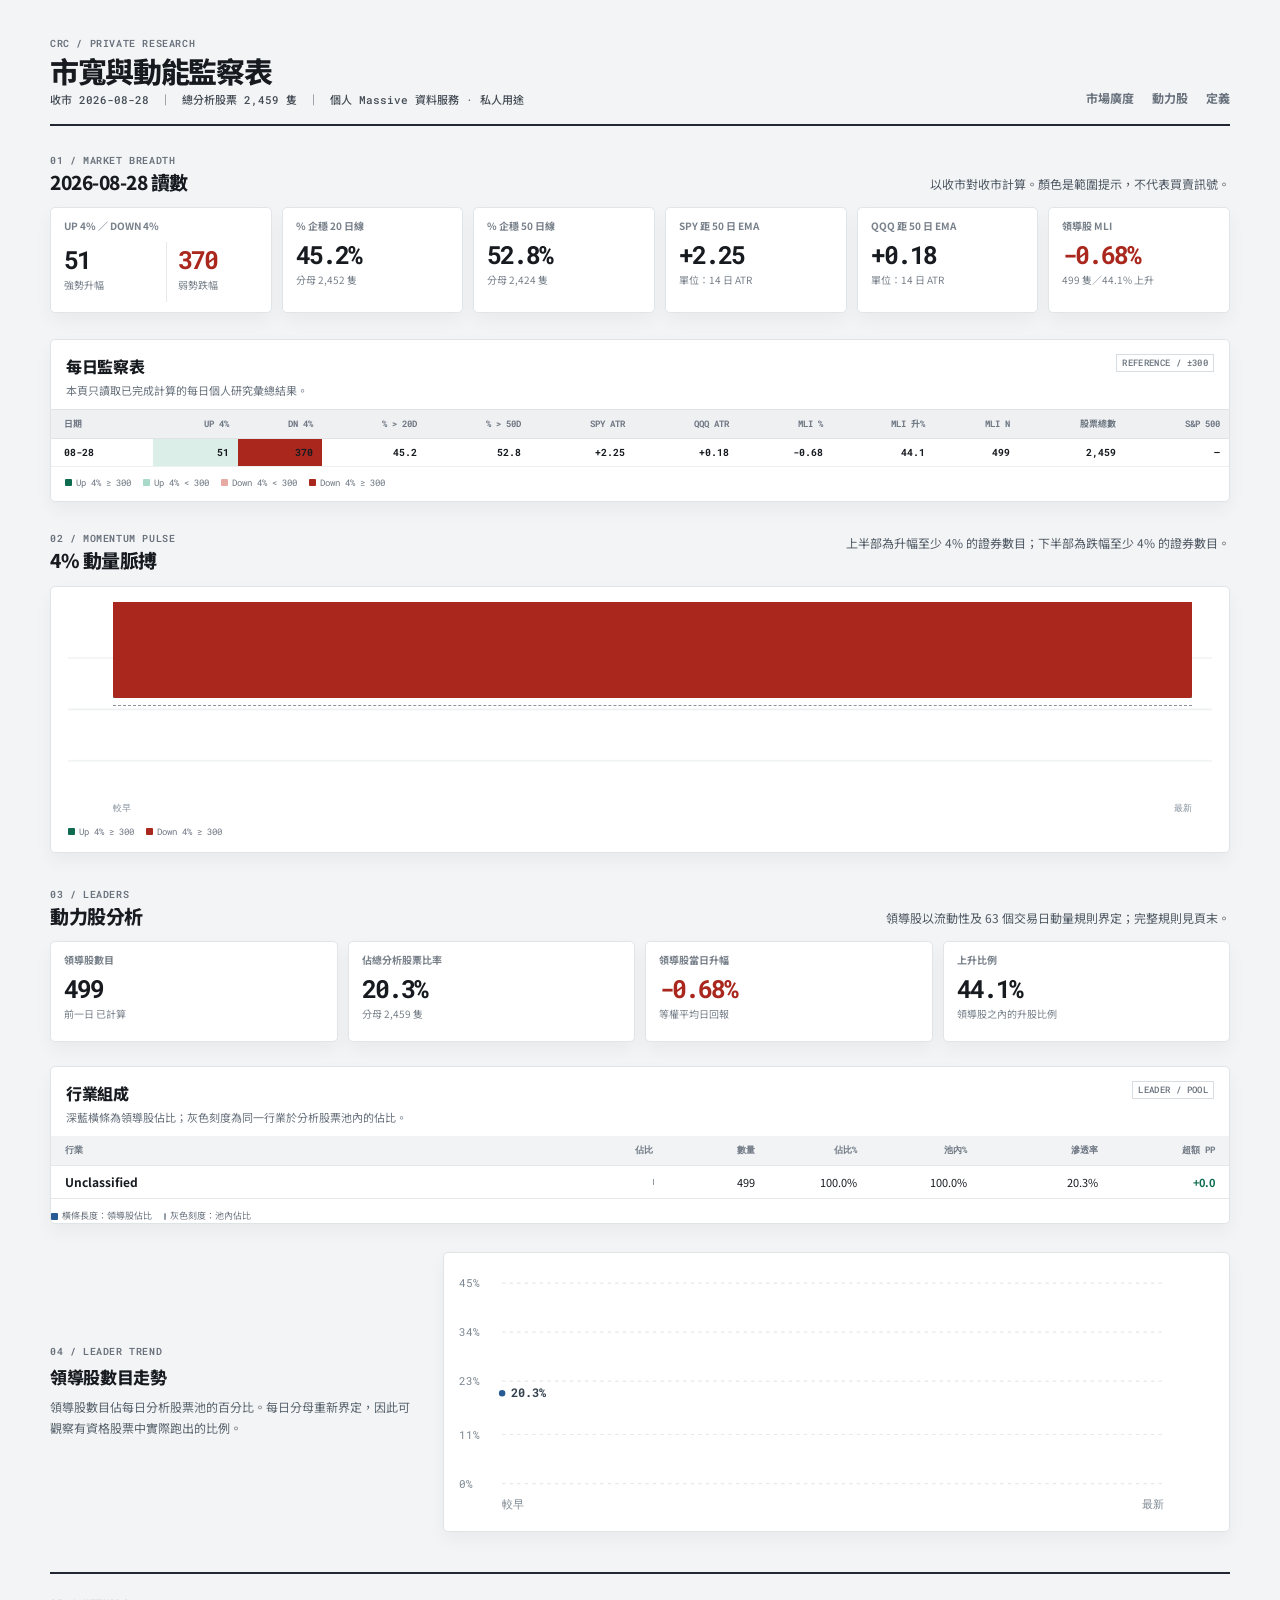
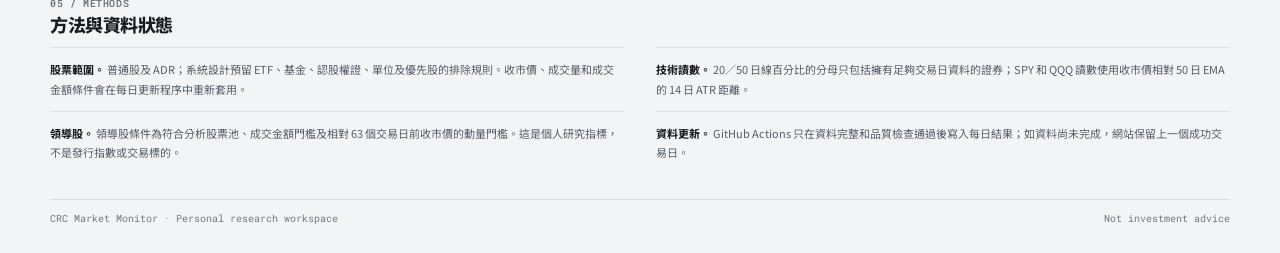
==== docs/index.html @ f11790fe "deploy: publish CRC dashboard with GitHub Pages" ====
<!doctype html>
<!--
  CRC Market Monitor visual reference: user-authorized market-monitor screenshots.
  Fidelity rules: cold-gray canvas, compact Traditional Chinese data editorial layout,
  black hairline dividers, green/red breadth scale, navy industry comparison bars.
-->
<html lang="zh-Hant">
  <head>
    <meta charset="UTF-8" />
    <meta name="viewport" content="width=device-width, initial-scale=1.0" />
    <meta name="robots" content="noindex, nofollow" />
    <title>CRC Market Monitor</title>
    <link rel="preconnect" href="https://fonts.googleapis.com" />
    <link rel="preconnect" href="https://fonts.gstatic.com" crossorigin />
    <link href="https://fonts.googleapis.com/css2?family=Noto+Sans+TC:wght@400;500;600;700;800&family=Roboto+Mono:wght@400;500;600;700&display=swap" rel="stylesheet" />
    <link rel="stylesheet" href="styles.css" />
  </head>
  <body>
    <main class="shell">
      <header class="masthead">
        <div class="brand-block">
          <p class="eyebrow">CRC / PRIVATE RESEARCH</p>
          <h1>市寬與動能監察表</h1>
          <p id="header-meta" class="meta-line">正在載入市場資料狀態</p>
        </div>
        <nav aria-label="頁面導覽">
          <a href="#breadth">市場廣度</a>
          <a href="#leaders">動力股</a>
          <a href="#methods">定義</a>
        </nav>
      </header>

      <section id="data-status" class="data-status" aria-live="polite"></section>

      <section id="breadth" class="section-block">
        <div class="section-heading">
          <div>
            <p class="section-index">01 / MARKET BREADTH</p>
            <h2><span id="breadth-date">—</span> 讀數</h2>
          </div>
          <p class="section-note">以收市對收市計算。顏色是範圍提示，不代表買賣訊號。</p>
        </div>

        <div id="kpis" class="kpi-grid"></div>

        <article class="panel ledger-panel">
          <div class="panel-header">
            <div>
              <h3>每日監察表</h3>
              <p>本頁只讀取已完成計算的每日個人研究彙總結果。</p>
            </div>
            <span class="reference-tag">REFERENCE / ±300</span>
          </div>
          <div class="table-wrap">
            <table>
              <thead>
                <tr>
                  <th>日期</th><th>UP 4%</th><th>DN 4%</th><th>% &gt; 20D</th><th>% &gt; 50D</th><th>SPY ATR</th><th>QQQ ATR</th><th>MLI %</th><th>MLI 升%</th><th>MLI N</th><th>股票總數</th><th>S&amp;P 500</th>
                </tr>
              </thead>
              <tbody id="history-body"></tbody>
            </table>
          </div>
          <div class="legend breadth-legend" aria-label="市場廣度色彩說明">
            <span><i class="swatch up-strong"></i>Up 4% ≥ 300</span>
            <span><i class="swatch up-soft"></i>Up 4% &lt; 300</span>
            <span><i class="swatch down-soft"></i>Down 4% &lt; 300</span>
            <span><i class="swatch down-strong"></i>Down 4% ≥ 300</span>
          </div>
        </article>
      </section>

      <section class="section-block pulse-block">
        <div class="section-heading compact">
          <div>
            <p class="section-index">02 / MOMENTUM PULSE</p>
            <h2>4% 動量脈搏</h2>
          </div>
          <p class="section-note">上半部為升幅至少 4% 的證券數目；下半部為跌幅至少 4% 的證券數目。</p>
        </div>
        <article class="panel chart-panel">
          <div id="pulse-chart" class="pulse-chart" aria-label="4% 動量脈搏柱狀圖"></div>
          <div class="chart-axis"><span>較早</span><span>最新</span></div>
          <div class="legend"><span><i class="swatch up-strong"></i>Up 4% ≥ 300</span><span><i class="swatch down-strong"></i>Down 4% ≥ 300</span></div>
        </article>
      </section>

      <section id="leaders" class="section-block leaders-block">
        <div class="section-heading">
          <div>
            <p class="section-index">03 / LEADERS</p>
            <h2>動力股分析</h2>
          </div>
          <p class="section-note">領導股以流動性及 63 個交易日動量規則界定；完整規則見頁末。</p>
        </div>

        <div id="leader-kpis" class="leader-kpi-grid"></div>

        <article class="panel industry-panel">
          <div class="panel-header">
            <div>
              <h3>行業組成</h3>
              <p>深藍橫條為領導股佔比；灰色刻度為同一行業於分析股票池內的佔比。</p>
            </div>
            <span class="reference-tag">LEADER / POOL</span>
          </div>
          <div class="industry-table" role="table" aria-label="領導股行業組成">
            <div class="industry-row industry-head" role="row"><span>行業</span><span>佔比</span><span>數量</span><span>佔比%</span><span>池內%</span><span>滲透率</span><span>超額 PP</span></div>
            <div id="industry-body"></div>
          </div>
          <div class="legend"><span><i class="swatch navy"></i>橫條長度：領導股佔比</span><span><i class="swatch tick"></i>灰色刻度：池內佔比</span></div>
        </article>

        <div class="trend-layout">
          <div class="trend-copy">
            <p class="section-index">04 / LEADER TREND</p>
            <h3>領導股數目走勢</h3>
            <p>領導股數目佔每日分析股票池的百分比。每日分母重新界定，因此可觀察有資格股票中實際跑出的比例。</p>
          </div>
          <article class="panel trend-panel"><svg id="leader-trend" viewBox="0 0 700 230" role="img" aria-label="領導股數目比例趨勢圖"></svg></article>
        </div>
      </section>

      <section id="methods" class="methods-section">
        <div class="methods-title"><p class="section-index">05 / METHODS</p><h2>方法與資料狀態</h2></div>
        <div class="methods-grid">
          <p><strong>股票範圍。</strong> 普通股及 ADR；系統設計預留 ETF、基金、認股權證、單位及優先股的排除規則。收市價、成交量和成交金額條件會在每日更新程序中重新套用。</p>
          <p><strong>技術讀數。</strong> 20／50 日線百分比的分母只包括擁有足夠交易日資料的證券；SPY 和 QQQ 讀數使用收市價相對 50 日 EMA 的 14 日 ATR 距離。</p>
          <p><strong>領導股。</strong> 領導股條件為符合分析股票池、成交金額門檻及相對 63 個交易日前收市價的動量門檻。這是個人研究指標，不是發行指數或交易標的。</p>
          <p><strong>資料更新。</strong> GitHub Actions 只在資料完整和品質檢查通過後寫入每日結果；如資料尚未完成，網站保留上一個成功交易日。</p>
        </div>
      </section>

      <footer><span>CRC Market Monitor · Personal research workspace</span><span>Not investment advice</span></footer>
    </main>
    <script src="app.js"></script>
  </body>
</html>
---- docs/styles.css ----
/*
  CRC Market Monitor visual reference: user-authorized market-monitor screenshots.
  Fidelity rules: cold-gray ground, near-black editorial text, hairline rules,
  dense data ledger, restrained forest/brick heat scale, navy comparison bars.
*/
:root { --canvas:#f3f4f5; --paper:#fff; --ink:#171b20; --muted:#68717c; --line:#dfe3e6; --line-dark:#222831; --green:#0f6b4f; --green-soft:#dbeee7; --red:#a9271d; --red-soft:#f5deda; --navy:#285a94; --navy-soft:#e9f0f8; --shadow:0 8px 18px rgba(18,31,45,.045); }
* { box-sizing:border-box; }
html { scroll-behavior:smooth; }
body { margin:0; background:var(--canvas); color:var(--ink); font-family:"Noto Sans TC", Arial, sans-serif; font-size:14px; line-height:1.5; }
.shell { width:min(1180px, calc(100% - 40px)); margin:0 auto; padding:38px 0 28px; }
.masthead { display:flex; align-items:flex-end; justify-content:space-between; gap:24px; border-bottom:2px solid var(--line-dark); padding-bottom:15px; }
.eyebrow,.section-index { margin:0 0 4px; color:var(--muted); font:600 10px/1.2 "Roboto Mono", monospace; letter-spacing:.06em; }
h1,h2,h3,p { margin-top:0; }
h1 { margin-bottom:5px; font-size:29px; line-height:1.14; font-weight:800; letter-spacing:-.045em; }
h2 { margin:0; font-size:19px; line-height:1.2; font-weight:800; letter-spacing:-.025em; }
h3 { margin:0; font-size:16px; font-weight:800; letter-spacing:-.02em; }
.meta-line { margin:0; color:#444c55; font:500 11px/1.5 "Roboto Mono", "Noto Sans TC", monospace; }
nav { display:flex; gap:18px; padding-bottom:2px; }
nav a { color:var(--muted); font-size:12px; font-weight:700; text-decoration:none; transition:color .16s ease; }
nav a:hover,nav a:focus-visible { color:var(--ink); text-decoration:underline; text-underline-offset:4px; }
.data-status { display:none; margin:16px 0 0; border-left:3px solid var(--navy); background:#edf3f9; padding:9px 12px; color:#29445e; font-size:12px; }
.data-status.visible { display:block; }
.section-block { padding-top:29px; }
.section-heading { display:flex; justify-content:space-between; align-items:flex-end; gap:24px; margin-bottom:14px; }
.section-heading.compact { align-items:start; }
.section-note { max-width:660px; margin:0; color:#4f5964; font-size:12px; line-height:1.65; }
.kpi-grid { display:grid; grid-template-columns:1.22fr repeat(5,1fr); gap:10px; }
.leader-kpi-grid { display:grid; grid-template-columns:repeat(4,1fr); gap:10px; }
.kpi,.leader-kpi { min-height:92px; background:var(--paper); border:1px solid #e1e5e8; border-radius:5px; padding:12px 13px 10px; box-shadow:var(--shadow); }
.metric-label { color:#78808a; font-size:10px; font-weight:700; line-height:1.2; }
.metric-value { margin-top:5px; font:700 25px/1 "Roboto Mono", monospace; letter-spacing:-.08em; white-space:nowrap; }
.metric-detail { margin-top:7px; color:#77808a; font-size:10px; line-height:1.25; }
.dual-metric { display:grid; grid-template-columns:1fr 1fr; gap:11px; }
.dual-metric > div + div { border-left:1px solid #e6e8eb; padding-left:11px; }
.metric-value.up { color:var(--green); }.metric-value.down { color:var(--red); }.metric-value.navy { color:var(--navy); }
.panel { background:var(--paper); border:1px solid #dfe4e7; border-radius:5px; box-shadow:var(--shadow); }
.ledger-panel,.industry-panel { overflow:hidden; }
.ledger-panel { margin-top:26px; }
.panel-header { display:flex; align-items:flex-start; justify-content:space-between; gap:14px; padding:14px 15px 11px; }
.panel-header p { margin:4px 0 0; color:#66707b; font-size:11px; }
.reference-tag { flex:none; border:1px solid #d8dde2; color:#68727c; padding:3px 5px; font:500 9px/1.1 "Roboto Mono", monospace; letter-spacing:.04em; }
.table-wrap { overflow-x:auto; border-top:1px solid var(--line); }
table { min-width:990px; width:100%; border-collapse:collapse; font-family:"Roboto Mono", "Noto Sans TC", monospace; font-size:10px; }
th { padding:7px 9px; color:#6f7883; background:#eef0f2; border-bottom:1px solid var(--line); font-size:9px; font-weight:700; text-align:right; white-space:nowrap; }
th:first-child,td:first-child { padding-left:13px; text-align:left; }
td { padding:6px 9px; border-bottom:1px solid #e6e9eb; text-align:right; white-space:nowrap; color:#35404a; }
tr:last-child td { border-bottom:0; }
tbody tr:first-child td { font-weight:700; color:var(--ink); }
td.heat-up-strong { color:white; background:var(--green); } td.heat-up-soft { background:var(--green-soft); } td.heat-down-strong { color:white; background:var(--red); } td.heat-down-soft { background:var(--red-soft); }
td.value-up { color:var(--green); font-weight:700; } td.value-down { color:var(--red); font-weight:700; }
.legend { display:flex; flex-wrap:wrap; gap:12px; align-items:center; padding:10px 0 0; color:#6c7580; font-size:9px; font-family:"Roboto Mono", "Noto Sans TC", monospace; }
.breadth-legend { padding:9px 14px 12px; border-top:1px solid #edf0f1; }
.legend span { display:inline-flex; gap:4px; align-items:center; }
.swatch { width:7px; height:7px; display:inline-block; border-radius:1px; }.up-strong{background:var(--green)}.up-soft{background:#a9d9c8}.down-strong{background:var(--red)}.down-soft{background:#e7aaa2}.navy{background:var(--navy)}.tick{width:2px;background:#939da7}
.pulse-block { padding-top:31px; }.chart-panel { padding:21px 17px 13px; }
.pulse-chart { position:relative; display:flex; align-items:stretch; height:194px; gap:clamp(4px,1.6vw,14px); padding:8px 20px 8px 45px; background:repeating-linear-gradient(to bottom,transparent 0,transparent 25%,#edf0f1 25.8%,transparent 26.5%); }
.pulse-chart::before { position:absolute; content:""; left:45px; right:20px; top:50%; border-top:1px dashed #8b939a; }
.pulse-item { flex:1; min-width:9px; position:relative; display:grid; grid-template-rows:1fr 1fr; }
.pulse-up,.pulse-down { align-self:end; border-radius:2px 2px 0 0; min-height:2px; transition:filter .16s ease; }
.pulse-down { align-self:start; transform:scaleY(-1); transform-origin:center top; }
.pulse-item:hover .pulse-up,.pulse-item:hover .pulse-down { filter:brightness(.84); }
.pulse-item[data-tooltip]::after { pointer-events:none; position:absolute; z-index:2; left:50%; top:50%; transform:translate(-50%,-50%); display:none; width:max-content; max-width:150px; padding:4px 6px; background:#18212b; color:white; font:500 9px/1.3 "Roboto Mono",monospace; content:attr(data-tooltip); }.pulse-item:hover::after{display:block}
.chart-axis { display:flex; justify-content:space-between; padding:0 20px 0 45px; color:#84909b; font:9px "Roboto Mono",monospace; }
.leaders-block { padding-top:36px; }.industry-panel { margin-top:24px; }
.industry-table { min-width:850px; font-family:"Noto Sans TC",sans-serif; }.industry-panel { overflow-x:auto; }.industry-head,.industry-row { display:grid; grid-template-columns:2.15fr 1.3fr .55fr .55fr .6fr .72fr .64fr; align-items:center; column-gap:10px; padding:7px 14px; border-bottom:1px solid #e4e8ea; font-size:11px; }.industry-head{padding-top:8px;padding-bottom:8px;color:#707985;background:#f1f3f4;font:700 9px "Roboto Mono",monospace}.industry-row>span:not(:first-child){text-align:right}.industry-row strong{font-size:12px}.share-track{position:relative;height:9px;background:#edf0f2;border-radius:1px;overflow:visible}.share-fill{height:100%;background:var(--navy);border-radius:1px}.share-tick{position:absolute;top:-3px;bottom:-3px;width:1px;background:#929ba4}.positive{color:var(--green);font-weight:700}.negative{color:var(--red);font-weight:700}
.trend-layout { display:grid; grid-template-columns:.72fr 1.55fr; gap:28px; align-items:center; margin-top:28px; }.trend-copy h3{margin:6px 0 8px;font-size:17px}.trend-copy p:last-child{margin:0;color:#59646e;font-size:12px;line-height:1.7}.trend-panel{padding:15px}.trend-panel svg{display:block;width:100%;height:auto}.gridline{stroke:#e4e8eb;stroke-dasharray:3 4}.area{fill:#e3edf8}.trendline{fill:none;stroke:var(--navy);stroke-width:2}.last-dot{fill:var(--navy);stroke:white;stroke-width:2}.svg-label{fill:#7b8690;font:10px "Roboto Mono",monospace}.svg-value{fill:#34414d;font:700 11px "Roboto Mono",monospace}
.methods-section { margin-top:40px; padding:24px 0 0; border-top:2px solid var(--line-dark); }.methods-title h2 { font-size:18px; }.methods-grid { display:grid; grid-template-columns:repeat(2,1fr); gap:0 32px; margin-top:12px; }.methods-grid p { margin:0; padding:12px 0; border-top:1px solid #dce1e4; color:#555f69; font-size:11px; line-height:1.75; }.methods-grid strong { color:var(--ink); } footer{display:flex;justify-content:space-between;gap:18px;margin-top:25px;padding-top:12px;border-top:1px solid #d9dde0;color:#6f7982;font:10px "Roboto Mono",monospace}
@media (prefers-reduced-motion:no-preference){.panel,.kpi,.leader-kpi{animation:enter .26s cubic-bezier(.23,1,.32,1) both}.kpi:nth-child(2),.leader-kpi:nth-child(2){animation-delay:.04s}.kpi:nth-child(3),.leader-kpi:nth-child(3){animation-delay:.08s}.kpi:nth-child(4),.leader-kpi:nth-child(4){animation-delay:.12s}@keyframes enter{from{opacity:0;transform:translateY(8px)}to{opacity:1;transform:translateY(0)}}}
@media (max-width:900px){.shell{width:min(100% - 28px,1180px);padding-top:24px}.kpi-grid{grid-template-columns:repeat(3,1fr)}.kpi:first-child{grid-column:span 1}.leader-kpi-grid{grid-template-columns:repeat(2,1fr)}.trend-layout{grid-template-columns:1fr;gap:15px}.section-heading{align-items:start;flex-direction:column;gap:7px}.section-note{max-width:none}.masthead{align-items:start;flex-direction:column;gap:12px}nav{padding-bottom:0}}
@media (max-width:560px){body{font-size:13px}.shell{width:min(100% - 22px,1180px)}h1{font-size:25px}.kpi-grid{grid-template-columns:repeat(2,1fr);gap:7px}.kpi:first-child{grid-column:span 2}.kpi,.leader-kpi{min-height:83px;padding:10px}.metric-value{font-size:21px}.leader-kpi-grid{gap:7px}.methods-grid{grid-template-columns:1fr}.panel-header{padding:12px}.pulse-chart{height:165px;padding-left:26px;padding-right:9px}.pulse-chart::before{left:26px;right:9px}.chart-axis{padding-left:26px;padding-right:9px}.pulse-item{min-width:5px}.section-block{padding-top:24px}footer{font-size:9px;flex-direction:column;gap:4px}}
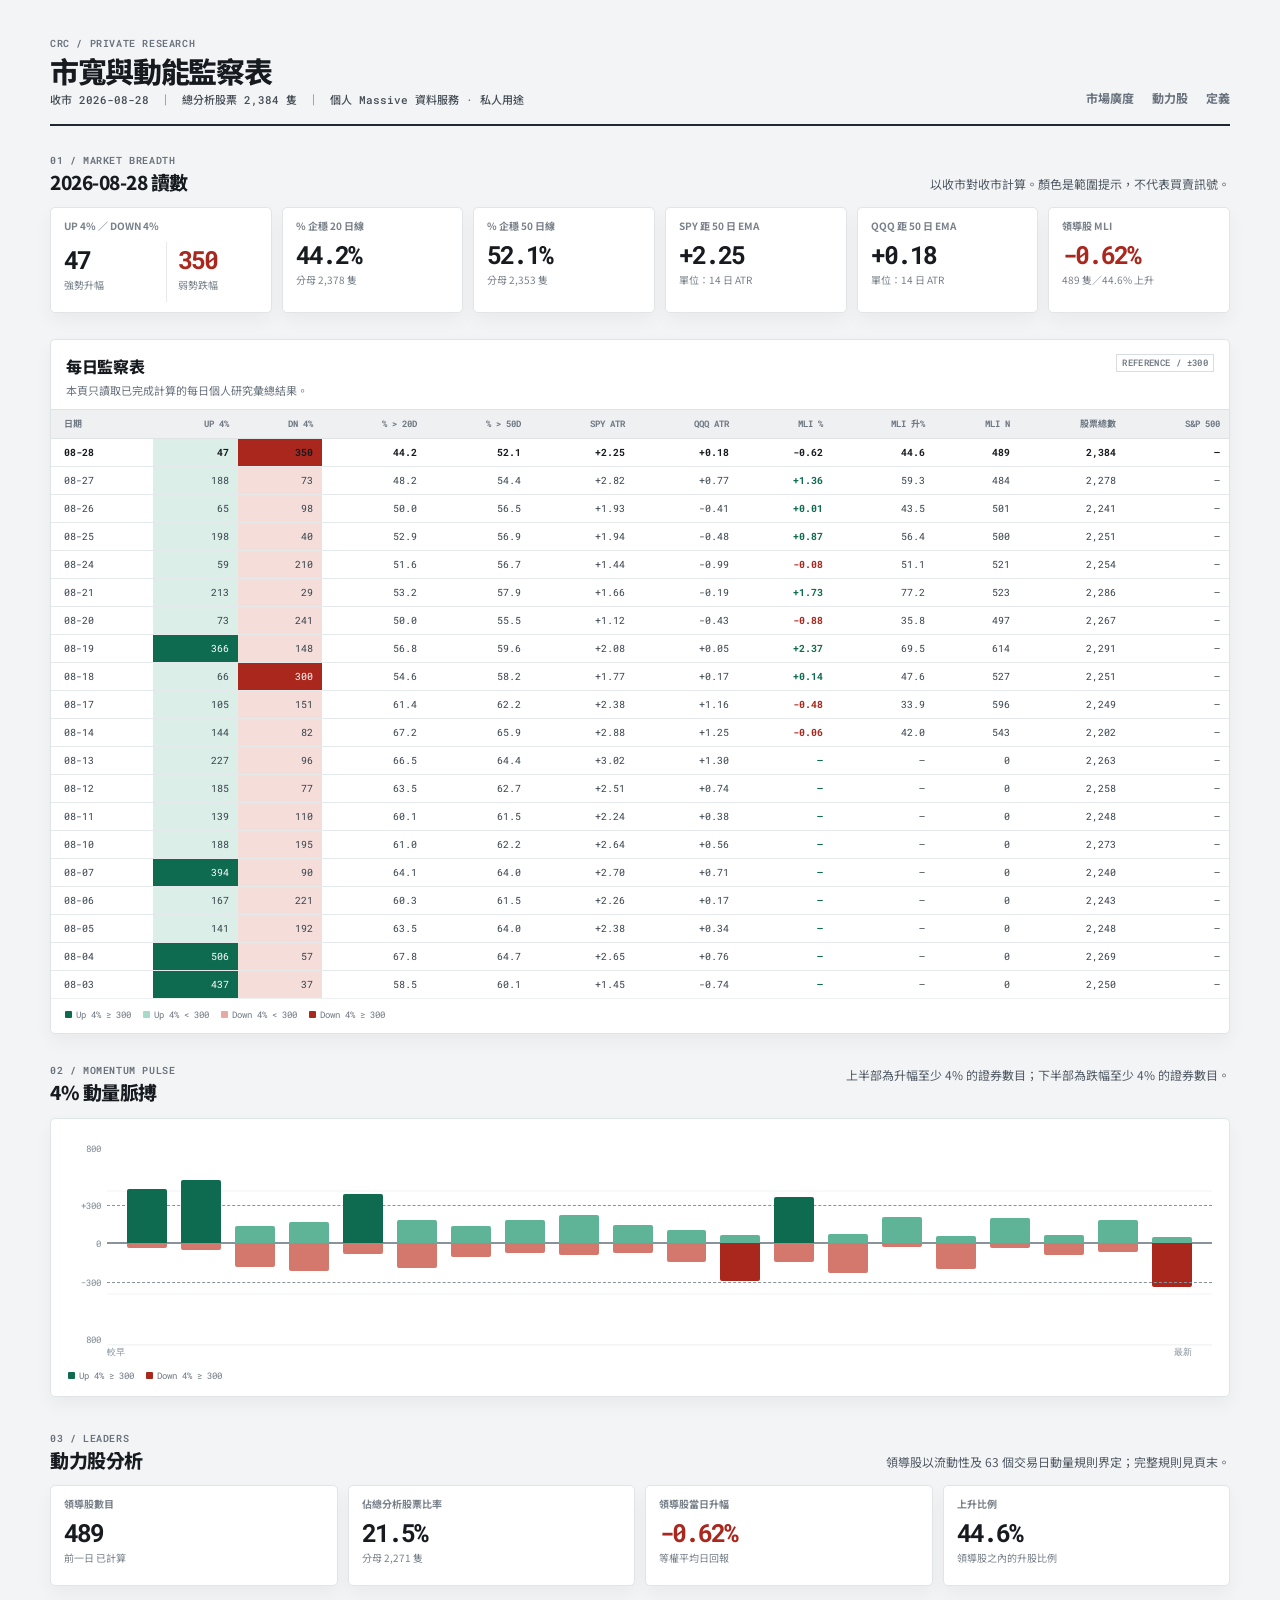
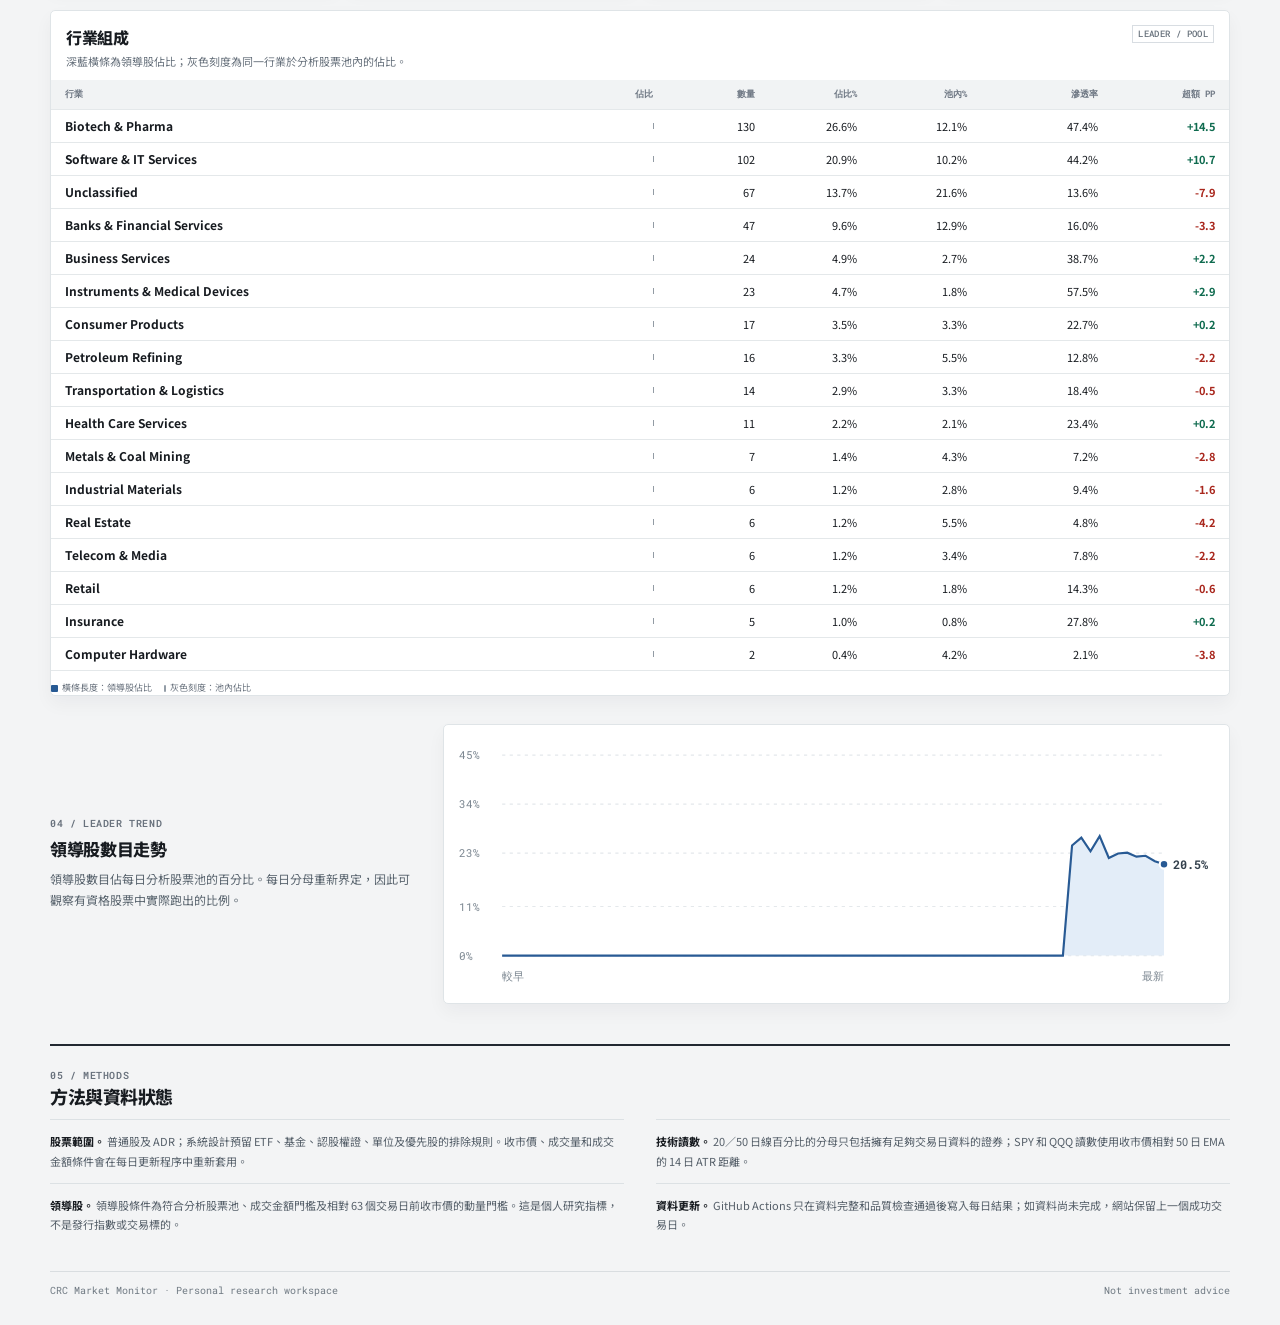
==== commit 22781f9c: "fix: align stock scope, pulse axis and industry analysis" ====
--- a/docs/index.html
+++ b/docs/index.html
@@ -79,7 +79,10 @@
           <p class="section-note">上半部為升幅至少 4% 的證券數目；下半部為跌幅至少 4% 的證券數目。</p>
         </div>
         <article class="panel chart-panel">
-          <div id="pulse-chart" class="pulse-chart" aria-label="4% 動量脈搏柱狀圖"></div>
+          <div class="pulse-frame">
+            <div class="pulse-y-axis" aria-hidden="true"><span class="axis-top">800</span><span class="axis-plus">+300</span><span class="axis-zero">0</span><span class="axis-minus">−300</span><span class="axis-bottom">800</span></div>
+            <div id="pulse-chart" class="pulse-chart" aria-label="4% 動量脈搏柱狀圖；綠色柱位於零線上，紅色柱位於零線下"></div>
+          </div>
           <div class="chart-axis"><span>較早</span><span>最新</span></div>
           <div class="legend"><span><i class="swatch up-strong"></i>Up 4% ≥ 300</span><span><i class="swatch down-strong"></i>Down 4% ≥ 300</span></div>
         </article>
--- a/docs/styles.css
+++ b/docs/styles.css
@@ -53,18 +53,21 @@
 .legend span { display:inline-flex; gap:4px; align-items:center; }
 .swatch { width:7px; height:7px; display:inline-block; border-radius:1px; }.up-strong{background:var(--green)}.up-soft{background:#a9d9c8}.down-strong{background:var(--red)}.down-soft{background:#e7aaa2}.navy{background:var(--navy)}.tick{width:2px;background:#939da7}
 .pulse-block { padding-top:31px; }.chart-panel { padding:21px 17px 13px; }
-.pulse-chart { position:relative; display:flex; align-items:stretch; height:194px; gap:clamp(4px,1.6vw,14px); padding:8px 20px 8px 45px; background:repeating-linear-gradient(to bottom,transparent 0,transparent 25%,#edf0f1 25.8%,transparent 26.5%); }
-.pulse-chart::before { position:absolute; content:""; left:45px; right:20px; top:50%; border-top:1px dashed #8b939a; }
+.pulse-frame { position:relative; padding-left:39px; }
+.pulse-y-axis { position:absolute; inset:0 auto 0 0; width:33px; color:#7b8690; font:9px/1 "Roboto Mono",monospace; }
+.pulse-y-axis span { position:absolute; right:0; transform:translateY(-50%); }.pulse-y-axis .axis-top{top:2%;transform:none}.pulse-y-axis .axis-plus{top:31.25%}.pulse-y-axis .axis-zero{top:50%}.pulse-y-axis .axis-minus{top:68.75%}.pulse-y-axis .axis-bottom{bottom:1%;transform:none}
+.pulse-chart { position:relative; display:flex; align-items:stretch; height:206px; gap:clamp(4px,1.6vw,14px); padding:7px 20px; background:linear-gradient(to bottom,transparent 0,transparent 24.4%,#edf0f1 24.7%,transparent 25.2%,transparent 49.4%,#8b939a 49.7%,#8b939a 50.3%,transparent 50.6%,transparent 74.4%,#edf0f1 74.7%,transparent 75.2%,transparent 99%,#edf0f1 99.4%,transparent 100%); }
+.pulse-chart::before,.pulse-chart::after { position:absolute; content:""; left:0; right:0; border-top:1px dashed #8b939a; }.pulse-chart::before{top:31.25%}.pulse-chart::after{top:68.75%}
 .pulse-item { flex:1; min-width:9px; position:relative; display:grid; grid-template-rows:1fr 1fr; }
-.pulse-up,.pulse-down { align-self:end; border-radius:2px 2px 0 0; min-height:2px; transition:filter .16s ease; }
-.pulse-down { align-self:start; transform:scaleY(-1); transform-origin:center top; }
+.pulse-up { align-self:end; border-radius:2px 2px 0 0; min-height:2px; transition:filter .16s ease; }
+.pulse-down { align-self:start; border-radius:0 0 2px 2px; min-height:2px; transition:filter .16s ease; }
 .pulse-item:hover .pulse-up,.pulse-item:hover .pulse-down { filter:brightness(.84); }
 .pulse-item[data-tooltip]::after { pointer-events:none; position:absolute; z-index:2; left:50%; top:50%; transform:translate(-50%,-50%); display:none; width:max-content; max-width:150px; padding:4px 6px; background:#18212b; color:white; font:500 9px/1.3 "Roboto Mono",monospace; content:attr(data-tooltip); }.pulse-item:hover::after{display:block}
-.chart-axis { display:flex; justify-content:space-between; padding:0 20px 0 45px; color:#84909b; font:9px "Roboto Mono",monospace; }
+.chart-axis { display:flex; justify-content:space-between; padding:0 20px 0 39px; color:#84909b; font:9px "Roboto Mono",monospace; }
 .leaders-block { padding-top:36px; }.industry-panel { margin-top:24px; }
 .industry-table { min-width:850px; font-family:"Noto Sans TC",sans-serif; }.industry-panel { overflow-x:auto; }.industry-head,.industry-row { display:grid; grid-template-columns:2.15fr 1.3fr .55fr .55fr .6fr .72fr .64fr; align-items:center; column-gap:10px; padding:7px 14px; border-bottom:1px solid #e4e8ea; font-size:11px; }.industry-head{padding-top:8px;padding-bottom:8px;color:#707985;background:#f1f3f4;font:700 9px "Roboto Mono",monospace}.industry-row>span:not(:first-child){text-align:right}.industry-row strong{font-size:12px}.share-track{position:relative;height:9px;background:#edf0f2;border-radius:1px;overflow:visible}.share-fill{height:100%;background:var(--navy);border-radius:1px}.share-tick{position:absolute;top:-3px;bottom:-3px;width:1px;background:#929ba4}.positive{color:var(--green);font-weight:700}.negative{color:var(--red);font-weight:700}
 .trend-layout { display:grid; grid-template-columns:.72fr 1.55fr; gap:28px; align-items:center; margin-top:28px; }.trend-copy h3{margin:6px 0 8px;font-size:17px}.trend-copy p:last-child{margin:0;color:#59646e;font-size:12px;line-height:1.7}.trend-panel{padding:15px}.trend-panel svg{display:block;width:100%;height:auto}.gridline{stroke:#e4e8eb;stroke-dasharray:3 4}.area{fill:#e3edf8}.trendline{fill:none;stroke:var(--navy);stroke-width:2}.last-dot{fill:var(--navy);stroke:white;stroke-width:2}.svg-label{fill:#7b8690;font:10px "Roboto Mono",monospace}.svg-value{fill:#34414d;font:700 11px "Roboto Mono",monospace}
 .methods-section { margin-top:40px; padding:24px 0 0; border-top:2px solid var(--line-dark); }.methods-title h2 { font-size:18px; }.methods-grid { display:grid; grid-template-columns:repeat(2,1fr); gap:0 32px; margin-top:12px; }.methods-grid p { margin:0; padding:12px 0; border-top:1px solid #dce1e4; color:#555f69; font-size:11px; line-height:1.75; }.methods-grid strong { color:var(--ink); } footer{display:flex;justify-content:space-between;gap:18px;margin-top:25px;padding-top:12px;border-top:1px solid #d9dde0;color:#6f7982;font:10px "Roboto Mono",monospace}
 @media (prefers-reduced-motion:no-preference){.panel,.kpi,.leader-kpi{animation:enter .26s cubic-bezier(.23,1,.32,1) both}.kpi:nth-child(2),.leader-kpi:nth-child(2){animation-delay:.04s}.kpi:nth-child(3),.leader-kpi:nth-child(3){animation-delay:.08s}.kpi:nth-child(4),.leader-kpi:nth-child(4){animation-delay:.12s}@keyframes enter{from{opacity:0;transform:translateY(8px)}to{opacity:1;transform:translateY(0)}}}
 @media (max-width:900px){.shell{width:min(100% - 28px,1180px);padding-top:24px}.kpi-grid{grid-template-columns:repeat(3,1fr)}.kpi:first-child{grid-column:span 1}.leader-kpi-grid{grid-template-columns:repeat(2,1fr)}.trend-layout{grid-template-columns:1fr;gap:15px}.section-heading{align-items:start;flex-direction:column;gap:7px}.section-note{max-width:none}.masthead{align-items:start;flex-direction:column;gap:12px}nav{padding-bottom:0}}
-@media (max-width:560px){body{font-size:13px}.shell{width:min(100% - 22px,1180px)}h1{font-size:25px}.kpi-grid{grid-template-columns:repeat(2,1fr);gap:7px}.kpi:first-child{grid-column:span 2}.kpi,.leader-kpi{min-height:83px;padding:10px}.metric-value{font-size:21px}.leader-kpi-grid{gap:7px}.methods-grid{grid-template-columns:1fr}.panel-header{padding:12px}.pulse-chart{height:165px;padding-left:26px;padding-right:9px}.pulse-chart::before{left:26px;right:9px}.chart-axis{padding-left:26px;padding-right:9px}.pulse-item{min-width:5px}.section-block{padding-top:24px}footer{font-size:9px;flex-direction:column;gap:4px}}
+@media (max-width:560px){body{font-size:13px}.shell{width:min(100% - 22px,1180px)}h1{font-size:25px}.kpi-grid{grid-template-columns:repeat(2,1fr);gap:7px}.kpi:first-child{grid-column:span 2}.kpi,.leader-kpi{min-height:83px;padding:10px}.metric-value{font-size:21px}.leader-kpi-grid{gap:7px}.methods-grid{grid-template-columns:1fr}.panel-header{padding:12px}.pulse-frame{padding-left:30px}.pulse-y-axis{width:26px;font-size:8px}.pulse-chart{height:172px;padding-left:8px;padding-right:8px}.chart-axis{padding-left:30px;padding-right:9px}.pulse-item{min-width:5px}.section-block{padding-top:24px}footer{font-size:9px;flex-direction:column;gap:4px}}
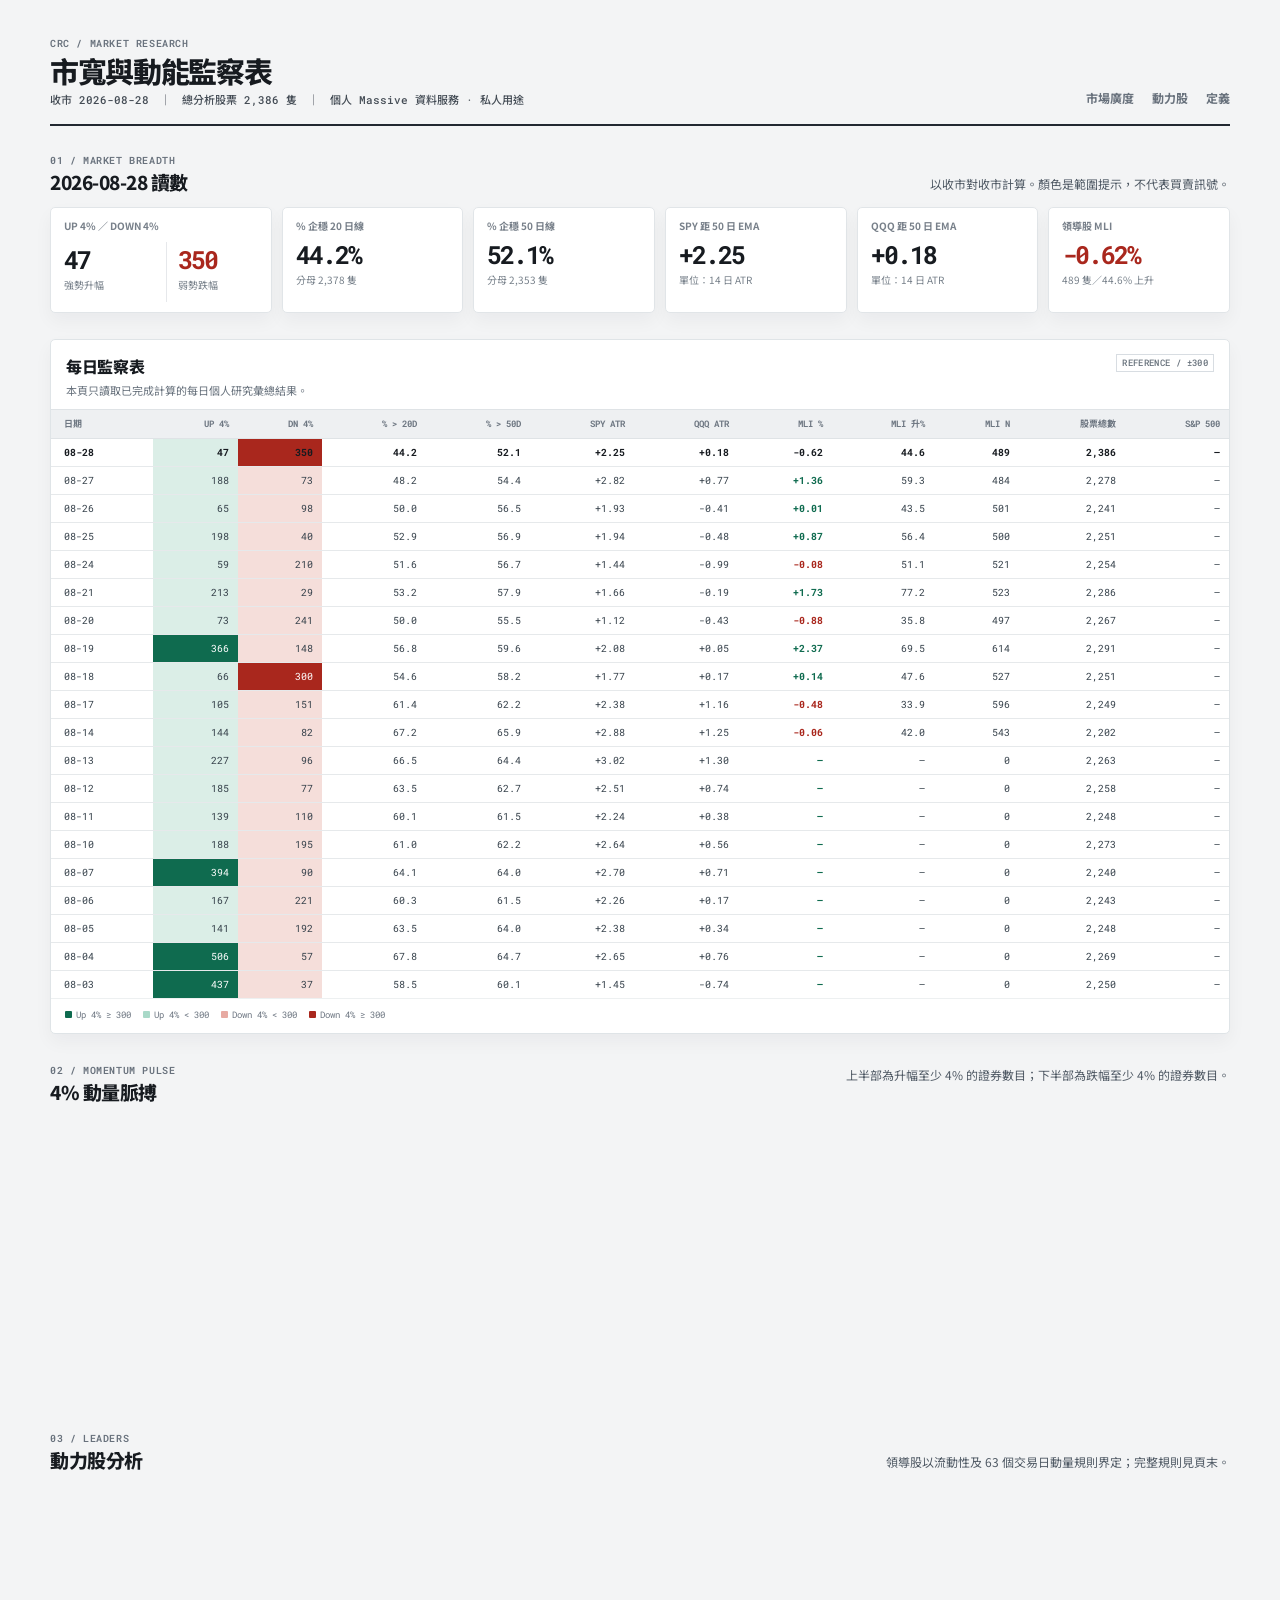
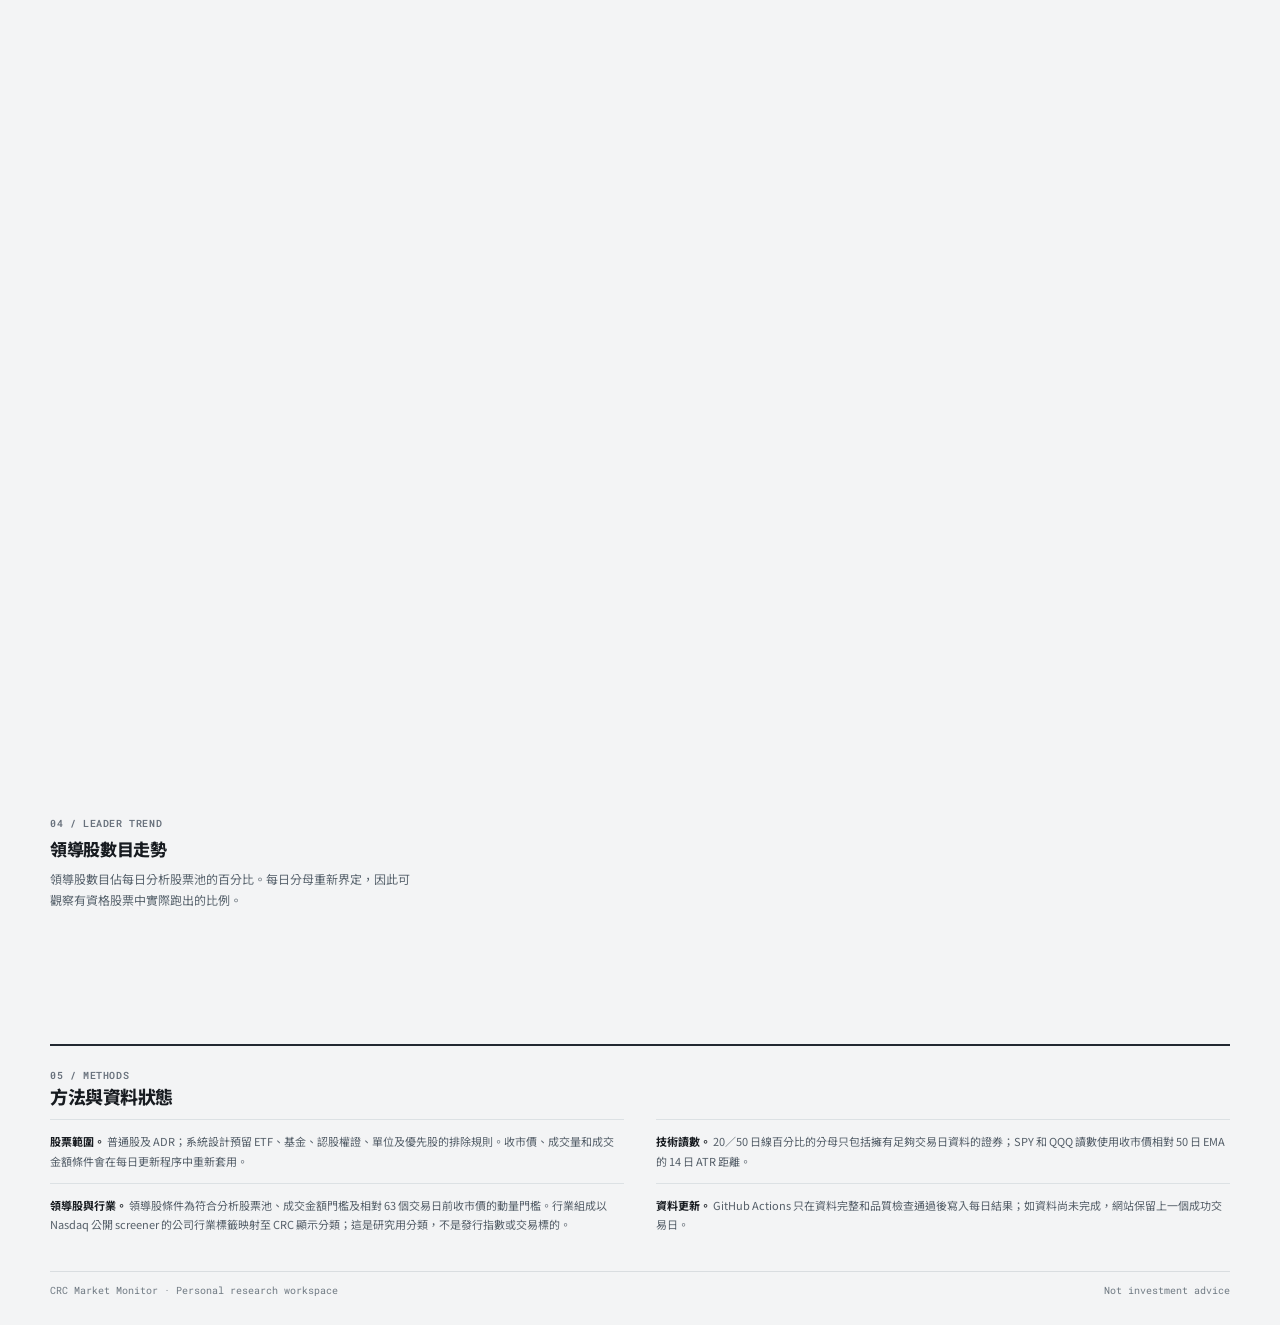
==== commit 94ae00ce: "fix: publish corrected market methodology" ====
--- a/docs/index.html
+++ b/docs/index.html
@@ -19,7 +19,7 @@
     <main class="shell">
       <header class="masthead">
         <div class="brand-block">
-          <p class="eyebrow">CRC / PRIVATE RESEARCH</p>
+          <p class="eyebrow">CRC / MARKET RESEARCH</p>
           <h1>市寬與動能監察表</h1>
           <p id="header-meta" class="meta-line">正在載入市場資料狀態</p>
         </div>
@@ -129,7 +129,7 @@
         <div class="methods-grid">
           <p><strong>股票範圍。</strong> 普通股及 ADR；系統設計預留 ETF、基金、認股權證、單位及優先股的排除規則。收市價、成交量和成交金額條件會在每日更新程序中重新套用。</p>
           <p><strong>技術讀數。</strong> 20／50 日線百分比的分母只包括擁有足夠交易日資料的證券；SPY 和 QQQ 讀數使用收市價相對 50 日 EMA 的 14 日 ATR 距離。</p>
-          <p><strong>領導股。</strong> 領導股條件為符合分析股票池、成交金額門檻及相對 63 個交易日前收市價的動量門檻。這是個人研究指標，不是發行指數或交易標的。</p>
+          <p><strong>領導股與行業。</strong> 領導股條件為符合分析股票池、成交金額門檻及相對 63 個交易日前收市價的動量門檻。行業組成以 Nasdaq 公開 screener 的公司行業標籤映射至 CRC 顯示分類；這是研究用分類，不是發行指數或交易標的。</p>
           <p><strong>資料更新。</strong> GitHub Actions 只在資料完整和品質檢查通過後寫入每日結果；如資料尚未完成，網站保留上一個成功交易日。</p>
         </div>
       </section>
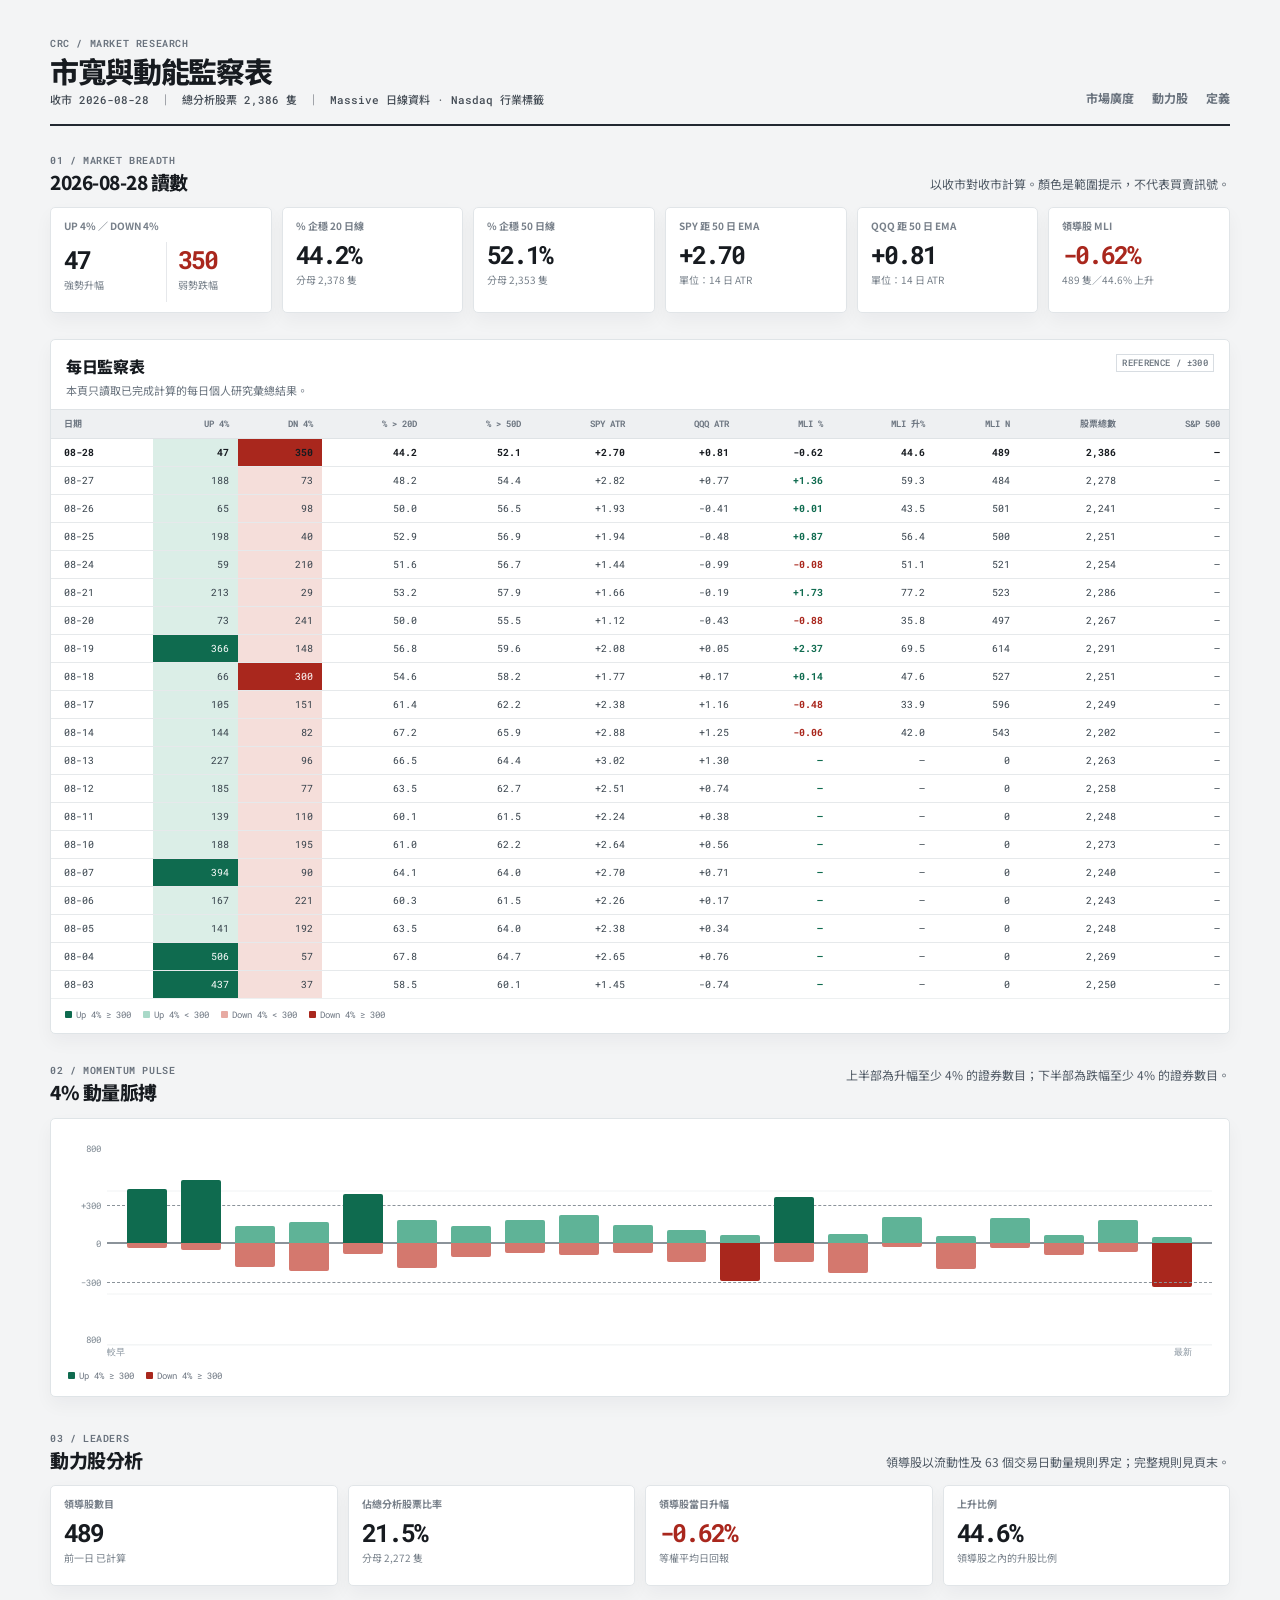
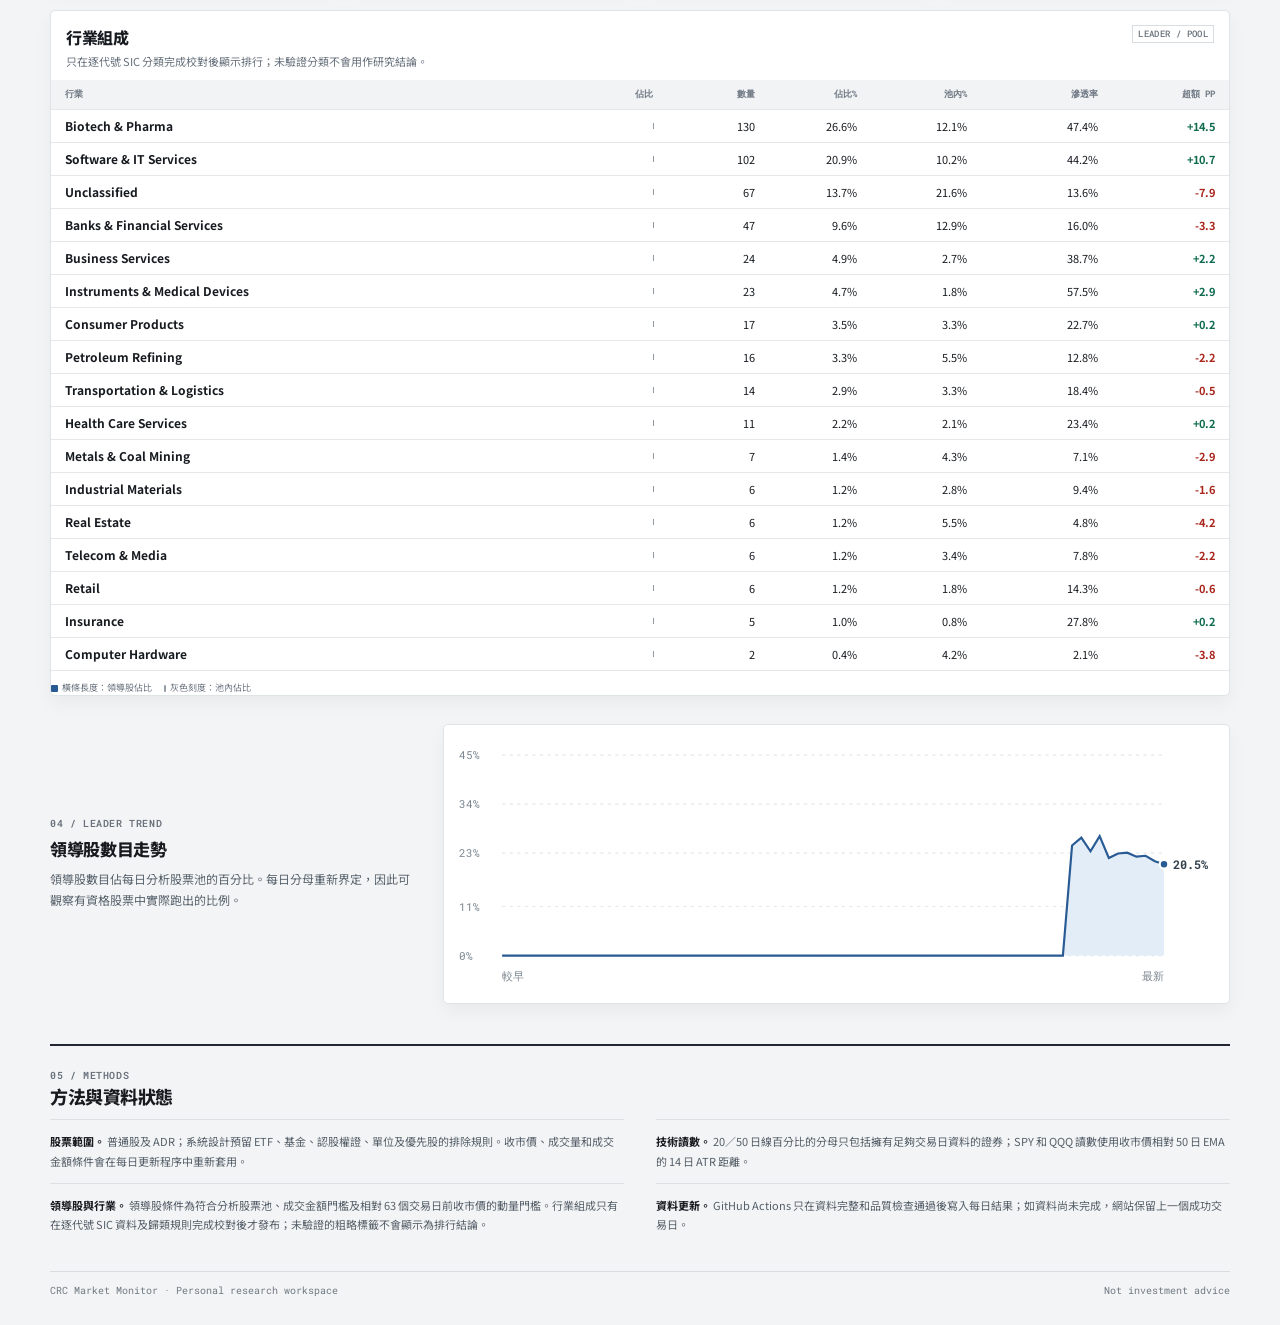
==== commit 31c58f91: "fix: withhold unverified industry ranking" ====
--- a/docs/index.html
+++ b/docs/index.html
@@ -103,7 +103,7 @@
           <div class="panel-header">
             <div>
               <h3>行業組成</h3>
-              <p>深藍橫條為領導股佔比；灰色刻度為同一行業於分析股票池內的佔比。</p>
+              <p>只在逐代號 SIC 分類完成校對後顯示排行；未驗證分類不會用作研究結論。</p>
             </div>
             <span class="reference-tag">LEADER / POOL</span>
           </div>
@@ -129,7 +129,7 @@
         <div class="methods-grid">
           <p><strong>股票範圍。</strong> 普通股及 ADR；系統設計預留 ETF、基金、認股權證、單位及優先股的排除規則。收市價、成交量和成交金額條件會在每日更新程序中重新套用。</p>
           <p><strong>技術讀數。</strong> 20／50 日線百分比的分母只包括擁有足夠交易日資料的證券；SPY 和 QQQ 讀數使用收市價相對 50 日 EMA 的 14 日 ATR 距離。</p>
-          <p><strong>領導股與行業。</strong> 領導股條件為符合分析股票池、成交金額門檻及相對 63 個交易日前收市價的動量門檻。行業組成以 Nasdaq 公開 screener 的公司行業標籤映射至 CRC 顯示分類；這是研究用分類，不是發行指數或交易標的。</p>
+          <p><strong>領導股與行業。</strong> 領導股條件為符合分析股票池、成交金額門檻及相對 63 個交易日前收市價的動量門檻。行業組成只有在逐代號 SIC 資料及歸類規則完成校對後才發布；未驗證的粗略標籤不會顯示為排行結論。</p>
           <p><strong>資料更新。</strong> GitHub Actions 只在資料完整和品質檢查通過後寫入每日結果；如資料尚未完成，網站保留上一個成功交易日。</p>
         </div>
       </section>
--- a/docs/styles.css
+++ b/docs/styles.css
@@ -65,7 +65,7 @@
 .pulse-item[data-tooltip]::after { pointer-events:none; position:absolute; z-index:2; left:50%; top:50%; transform:translate(-50%,-50%); display:none; width:max-content; max-width:150px; padding:4px 6px; background:#18212b; color:white; font:500 9px/1.3 "Roboto Mono",monospace; content:attr(data-tooltip); }.pulse-item:hover::after{display:block}
 .chart-axis { display:flex; justify-content:space-between; padding:0 20px 0 39px; color:#84909b; font:9px "Roboto Mono",monospace; }
 .leaders-block { padding-top:36px; }.industry-panel { margin-top:24px; }
-.industry-table { min-width:850px; font-family:"Noto Sans TC",sans-serif; }.industry-panel { overflow-x:auto; }.industry-head,.industry-row { display:grid; grid-template-columns:2.15fr 1.3fr .55fr .55fr .6fr .72fr .64fr; align-items:center; column-gap:10px; padding:7px 14px; border-bottom:1px solid #e4e8ea; font-size:11px; }.industry-head{padding-top:8px;padding-bottom:8px;color:#707985;background:#f1f3f4;font:700 9px "Roboto Mono",monospace}.industry-row>span:not(:first-child){text-align:right}.industry-row strong{font-size:12px}.share-track{position:relative;height:9px;background:#edf0f2;border-radius:1px;overflow:visible}.share-fill{height:100%;background:var(--navy);border-radius:1px}.share-tick{position:absolute;top:-3px;bottom:-3px;width:1px;background:#929ba4}.positive{color:var(--green);font-weight:700}.negative{color:var(--red);font-weight:700}
+.industry-table { min-width:850px; font-family:"Noto Sans TC",sans-serif; }.industry-panel { overflow-x:auto; }.industry-head,.industry-row { display:grid; grid-template-columns:2.15fr 1.3fr .55fr .55fr .6fr .72fr .64fr; align-items:center; column-gap:10px; padding:7px 14px; border-bottom:1px solid #e4e8ea; font-size:11px; }.industry-head{padding-top:8px;padding-bottom:8px;color:#707985;background:#f1f3f4;font:700 9px "Roboto Mono",monospace}.industry-row>span:not(:first-child){text-align:right}.industry-row strong{font-size:12px}.share-track{position:relative;height:9px;background:#edf0f2;border-radius:1px;overflow:visible}.share-fill{height:100%;background:var(--navy);border-radius:1px}.share-tick{position:absolute;top:-3px;bottom:-3px;width:1px;background:#929ba4}.positive{color:var(--green);font-weight:700}.negative{color:var(--red);font-weight:700}.industry-pending{display:flex;flex-direction:column;gap:4px;padding:17px 14px;color:#65717b;font-size:11px;line-height:1.6}.industry-pending strong{color:#283644;font-size:12px}
 .trend-layout { display:grid; grid-template-columns:.72fr 1.55fr; gap:28px; align-items:center; margin-top:28px; }.trend-copy h3{margin:6px 0 8px;font-size:17px}.trend-copy p:last-child{margin:0;color:#59646e;font-size:12px;line-height:1.7}.trend-panel{padding:15px}.trend-panel svg{display:block;width:100%;height:auto}.gridline{stroke:#e4e8eb;stroke-dasharray:3 4}.area{fill:#e3edf8}.trendline{fill:none;stroke:var(--navy);stroke-width:2}.last-dot{fill:var(--navy);stroke:white;stroke-width:2}.svg-label{fill:#7b8690;font:10px "Roboto Mono",monospace}.svg-value{fill:#34414d;font:700 11px "Roboto Mono",monospace}
 .methods-section { margin-top:40px; padding:24px 0 0; border-top:2px solid var(--line-dark); }.methods-title h2 { font-size:18px; }.methods-grid { display:grid; grid-template-columns:repeat(2,1fr); gap:0 32px; margin-top:12px; }.methods-grid p { margin:0; padding:12px 0; border-top:1px solid #dce1e4; color:#555f69; font-size:11px; line-height:1.75; }.methods-grid strong { color:var(--ink); } footer{display:flex;justify-content:space-between;gap:18px;margin-top:25px;padding-top:12px;border-top:1px solid #d9dde0;color:#6f7982;font:10px "Roboto Mono",monospace}
 @media (prefers-reduced-motion:no-preference){.panel,.kpi,.leader-kpi{animation:enter .26s cubic-bezier(.23,1,.32,1) both}.kpi:nth-child(2),.leader-kpi:nth-child(2){animation-delay:.04s}.kpi:nth-child(3),.leader-kpi:nth-child(3){animation-delay:.08s}.kpi:nth-child(4),.leader-kpi:nth-child(4){animation-delay:.12s}@keyframes enter{from{opacity:0;transform:translateY(8px)}to{opacity:1;transform:translateY(0)}}}
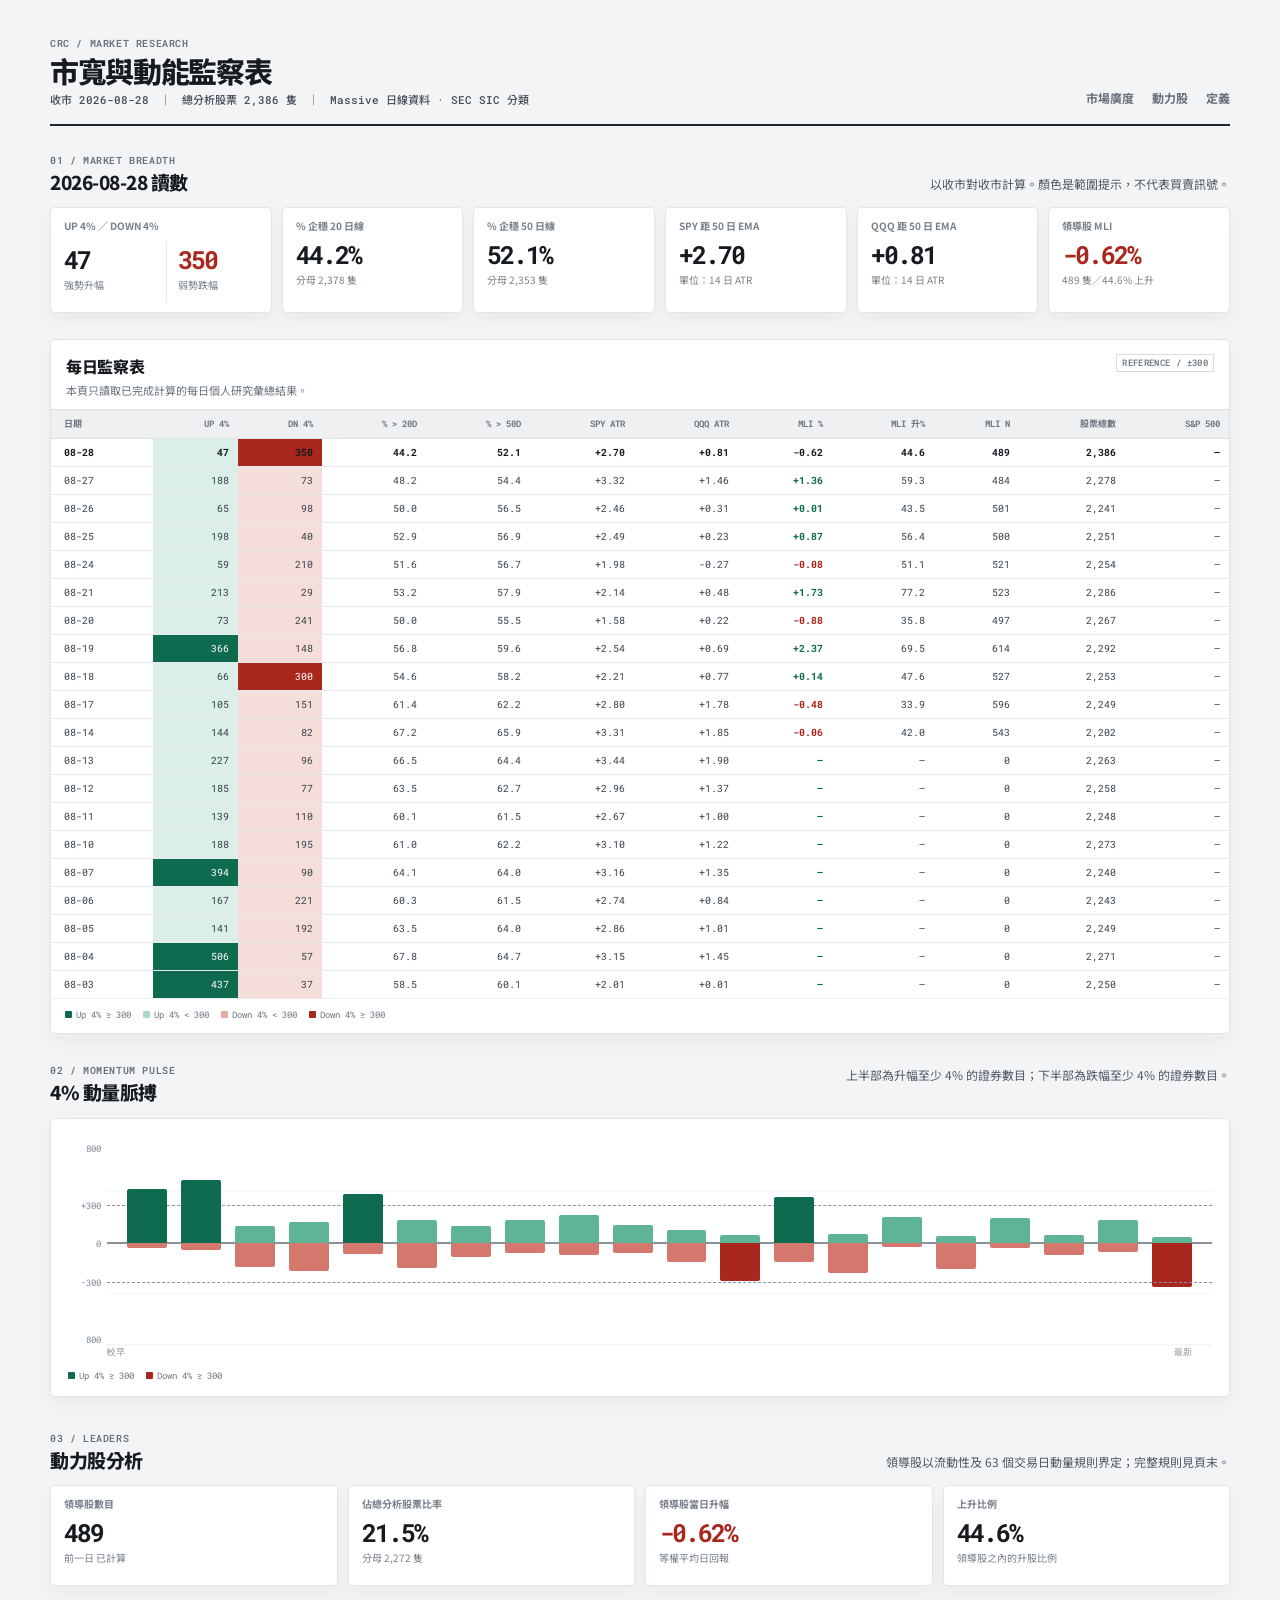
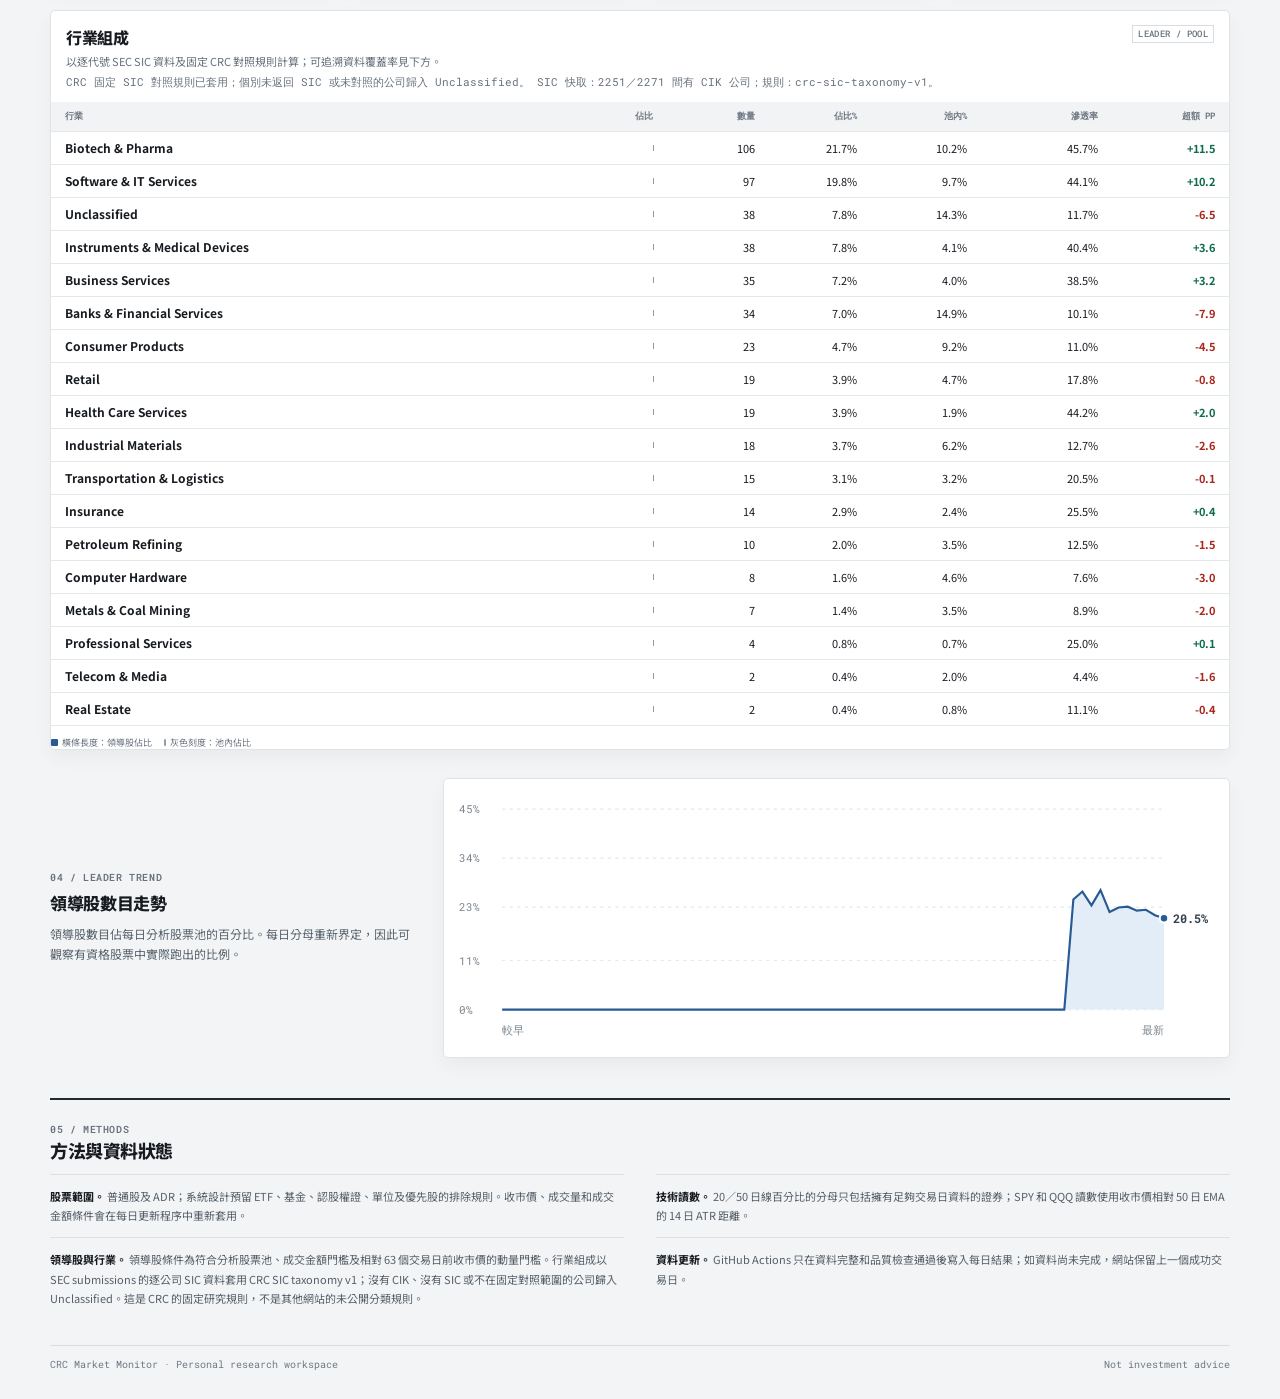
==== commit bf6581c1: "feat: classify industry from cached SEC SIC data" ====
--- a/docs/index.html
+++ b/docs/index.html
@@ -103,7 +103,8 @@
           <div class="panel-header">
             <div>
               <h3>行業組成</h3>
-              <p>只在逐代號 SIC 分類完成校對後顯示排行；未驗證分類不會用作研究結論。</p>
+              <p>以逐代號 SEC SIC 資料及固定 CRC 對照規則計算；可追溯資料覆蓋率見下方。</p>
+              <p id="industry-source-note" class="industry-source-note">正在載入行業分類狀態…</p>
             </div>
             <span class="reference-tag">LEADER / POOL</span>
           </div>
@@ -129,7 +130,7 @@
         <div class="methods-grid">
           <p><strong>股票範圍。</strong> 普通股及 ADR；系統設計預留 ETF、基金、認股權證、單位及優先股的排除規則。收市價、成交量和成交金額條件會在每日更新程序中重新套用。</p>
           <p><strong>技術讀數。</strong> 20／50 日線百分比的分母只包括擁有足夠交易日資料的證券；SPY 和 QQQ 讀數使用收市價相對 50 日 EMA 的 14 日 ATR 距離。</p>
-          <p><strong>領導股與行業。</strong> 領導股條件為符合分析股票池、成交金額門檻及相對 63 個交易日前收市價的動量門檻。行業組成只有在逐代號 SIC 資料及歸類規則完成校對後才發布；未驗證的粗略標籤不會顯示為排行結論。</p>
+          <p><strong>領導股與行業。</strong> 領導股條件為符合分析股票池、成交金額門檻及相對 63 個交易日前收市價的動量門檻。行業組成以 SEC submissions 的逐公司 SIC 資料套用 CRC SIC taxonomy v1；沒有 CIK、沒有 SIC 或不在固定對照範圍的公司歸入 Unclassified。這是 CRC 的固定研究規則，不是其他網站的未公開分類規則。</p>
           <p><strong>資料更新。</strong> GitHub Actions 只在資料完整和品質檢查通過後寫入每日結果；如資料尚未完成，網站保留上一個成功交易日。</p>
         </div>
       </section>
--- a/docs/styles.css
+++ b/docs/styles.css
@@ -65,7 +65,7 @@
 .pulse-item[data-tooltip]::after { pointer-events:none; position:absolute; z-index:2; left:50%; top:50%; transform:translate(-50%,-50%); display:none; width:max-content; max-width:150px; padding:4px 6px; background:#18212b; color:white; font:500 9px/1.3 "Roboto Mono",monospace; content:attr(data-tooltip); }.pulse-item:hover::after{display:block}
 .chart-axis { display:flex; justify-content:space-between; padding:0 20px 0 39px; color:#84909b; font:9px "Roboto Mono",monospace; }
 .leaders-block { padding-top:36px; }.industry-panel { margin-top:24px; }
-.industry-table { min-width:850px; font-family:"Noto Sans TC",sans-serif; }.industry-panel { overflow-x:auto; }.industry-head,.industry-row { display:grid; grid-template-columns:2.15fr 1.3fr .55fr .55fr .6fr .72fr .64fr; align-items:center; column-gap:10px; padding:7px 14px; border-bottom:1px solid #e4e8ea; font-size:11px; }.industry-head{padding-top:8px;padding-bottom:8px;color:#707985;background:#f1f3f4;font:700 9px "Roboto Mono",monospace}.industry-row>span:not(:first-child){text-align:right}.industry-row strong{font-size:12px}.share-track{position:relative;height:9px;background:#edf0f2;border-radius:1px;overflow:visible}.share-fill{height:100%;background:var(--navy);border-radius:1px}.share-tick{position:absolute;top:-3px;bottom:-3px;width:1px;background:#929ba4}.positive{color:var(--green);font-weight:700}.negative{color:var(--red);font-weight:700}.industry-pending{display:flex;flex-direction:column;gap:4px;padding:17px 14px;color:#65717b;font-size:11px;line-height:1.6}.industry-pending strong{color:#283644;font-size:12px}
+.industry-table { min-width:850px; font-family:"Noto Sans TC",sans-serif; }.industry-panel { overflow-x:auto; }.industry-head,.industry-row { display:grid; grid-template-columns:2.15fr 1.3fr .55fr .55fr .6fr .72fr .64fr; align-items:center; column-gap:10px; padding:7px 14px; border-bottom:1px solid #e4e8ea; font-size:11px; }.industry-head{padding-top:8px;padding-bottom:8px;color:#707985;background:#f1f3f4;font:700 9px "Roboto Mono",monospace}.industry-row>span:not(:first-child){text-align:right}.industry-row strong{font-size:12px}.share-track{position:relative;height:9px;background:#edf0f2;border-radius:1px;overflow:visible}.share-fill{height:100%;background:var(--navy);border-radius:1px}.share-tick{position:absolute;top:-3px;bottom:-3px;width:1px;background:#929ba4}.positive{color:var(--green);font-weight:700}.negative{color:var(--red);font-weight:700}.industry-pending{display:flex;flex-direction:column;gap:4px;padding:17px 14px;color:#65717b;font-size:11px;line-height:1.6}.industry-pending strong{color:#283644;font-size:12px}.industry-source-note{margin-top:5px!important;color:#56636e;font:10px/1.5 "Roboto Mono",monospace}
 .trend-layout { display:grid; grid-template-columns:.72fr 1.55fr; gap:28px; align-items:center; margin-top:28px; }.trend-copy h3{margin:6px 0 8px;font-size:17px}.trend-copy p:last-child{margin:0;color:#59646e;font-size:12px;line-height:1.7}.trend-panel{padding:15px}.trend-panel svg{display:block;width:100%;height:auto}.gridline{stroke:#e4e8eb;stroke-dasharray:3 4}.area{fill:#e3edf8}.trendline{fill:none;stroke:var(--navy);stroke-width:2}.last-dot{fill:var(--navy);stroke:white;stroke-width:2}.svg-label{fill:#7b8690;font:10px "Roboto Mono",monospace}.svg-value{fill:#34414d;font:700 11px "Roboto Mono",monospace}
 .methods-section { margin-top:40px; padding:24px 0 0; border-top:2px solid var(--line-dark); }.methods-title h2 { font-size:18px; }.methods-grid { display:grid; grid-template-columns:repeat(2,1fr); gap:0 32px; margin-top:12px; }.methods-grid p { margin:0; padding:12px 0; border-top:1px solid #dce1e4; color:#555f69; font-size:11px; line-height:1.75; }.methods-grid strong { color:var(--ink); } footer{display:flex;justify-content:space-between;gap:18px;margin-top:25px;padding-top:12px;border-top:1px solid #d9dde0;color:#6f7982;font:10px "Roboto Mono",monospace}
 @media (prefers-reduced-motion:no-preference){.panel,.kpi,.leader-kpi{animation:enter .26s cubic-bezier(.23,1,.32,1) both}.kpi:nth-child(2),.leader-kpi:nth-child(2){animation-delay:.04s}.kpi:nth-child(3),.leader-kpi:nth-child(3){animation-delay:.08s}.kpi:nth-child(4),.leader-kpi:nth-child(4){animation-delay:.12s}@keyframes enter{from{opacity:0;transform:translateY(8px)}to{opacity:1;transform:translateY(0)}}}
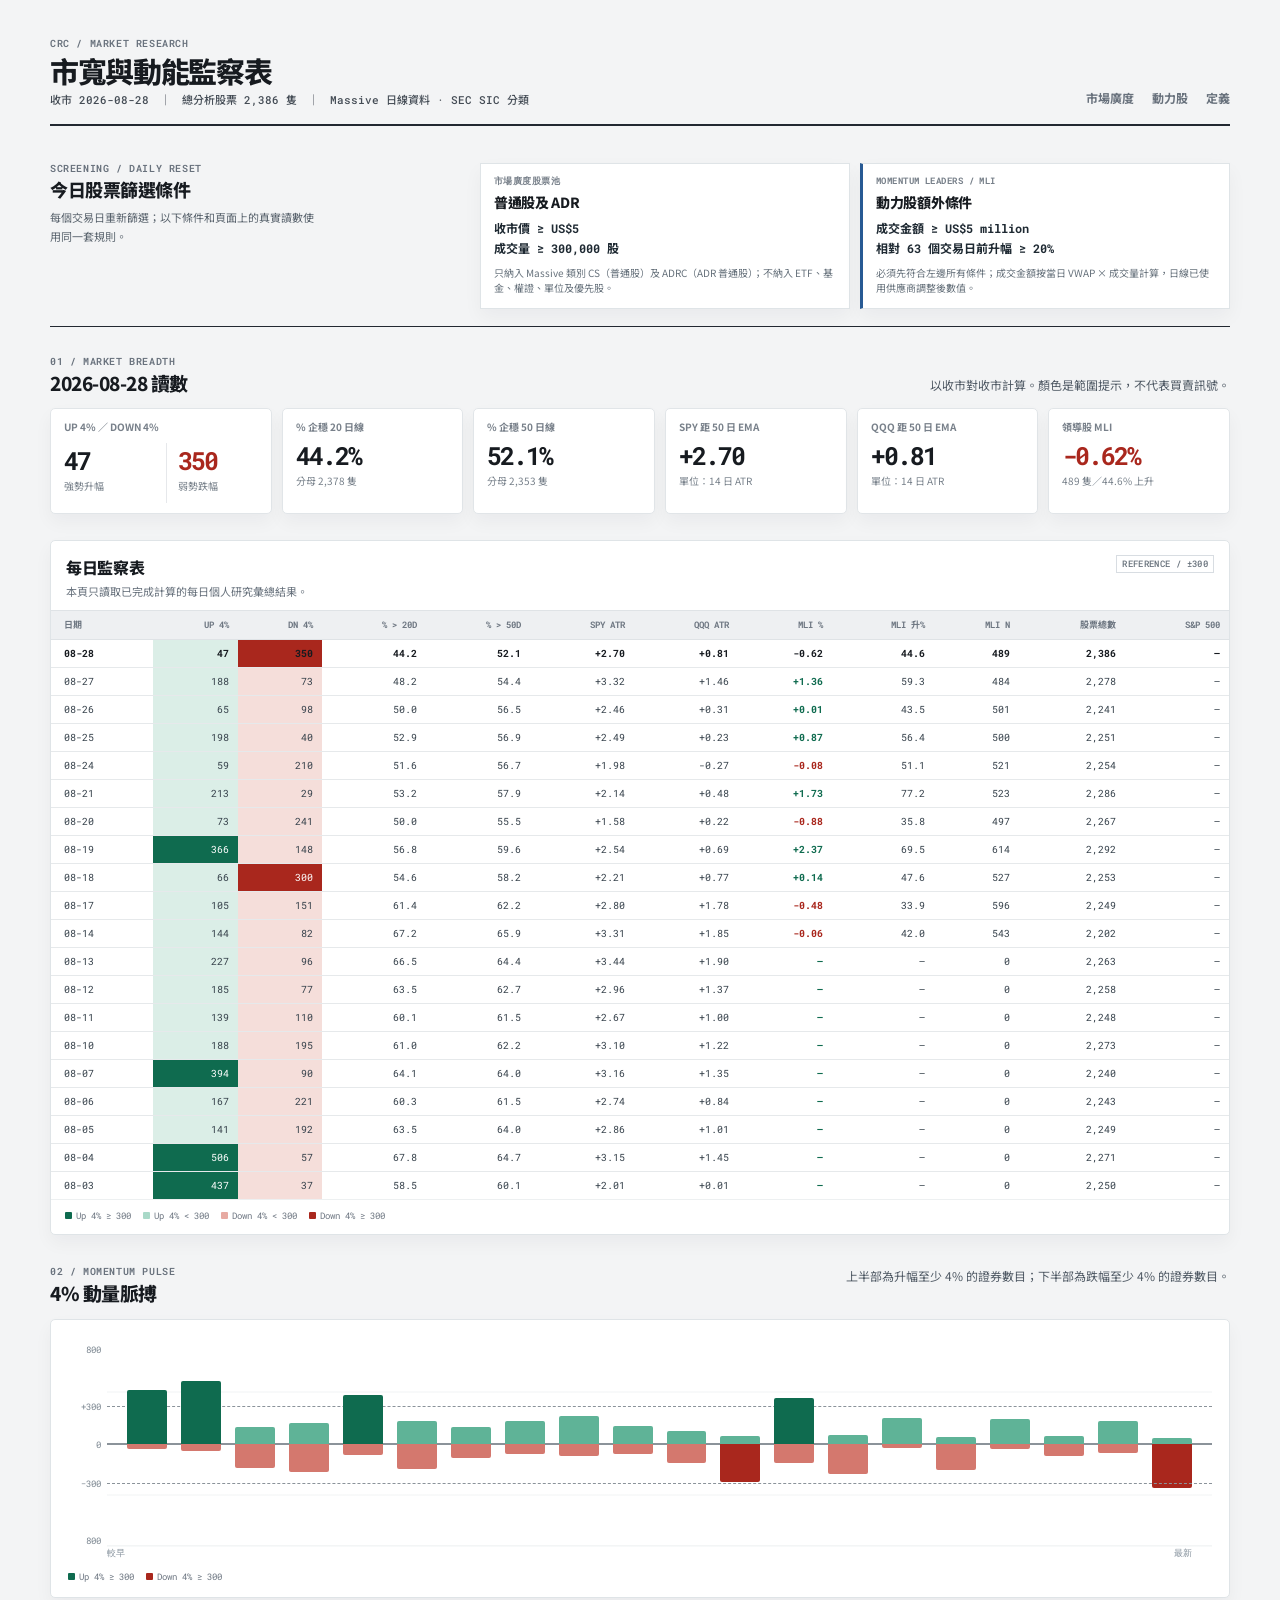
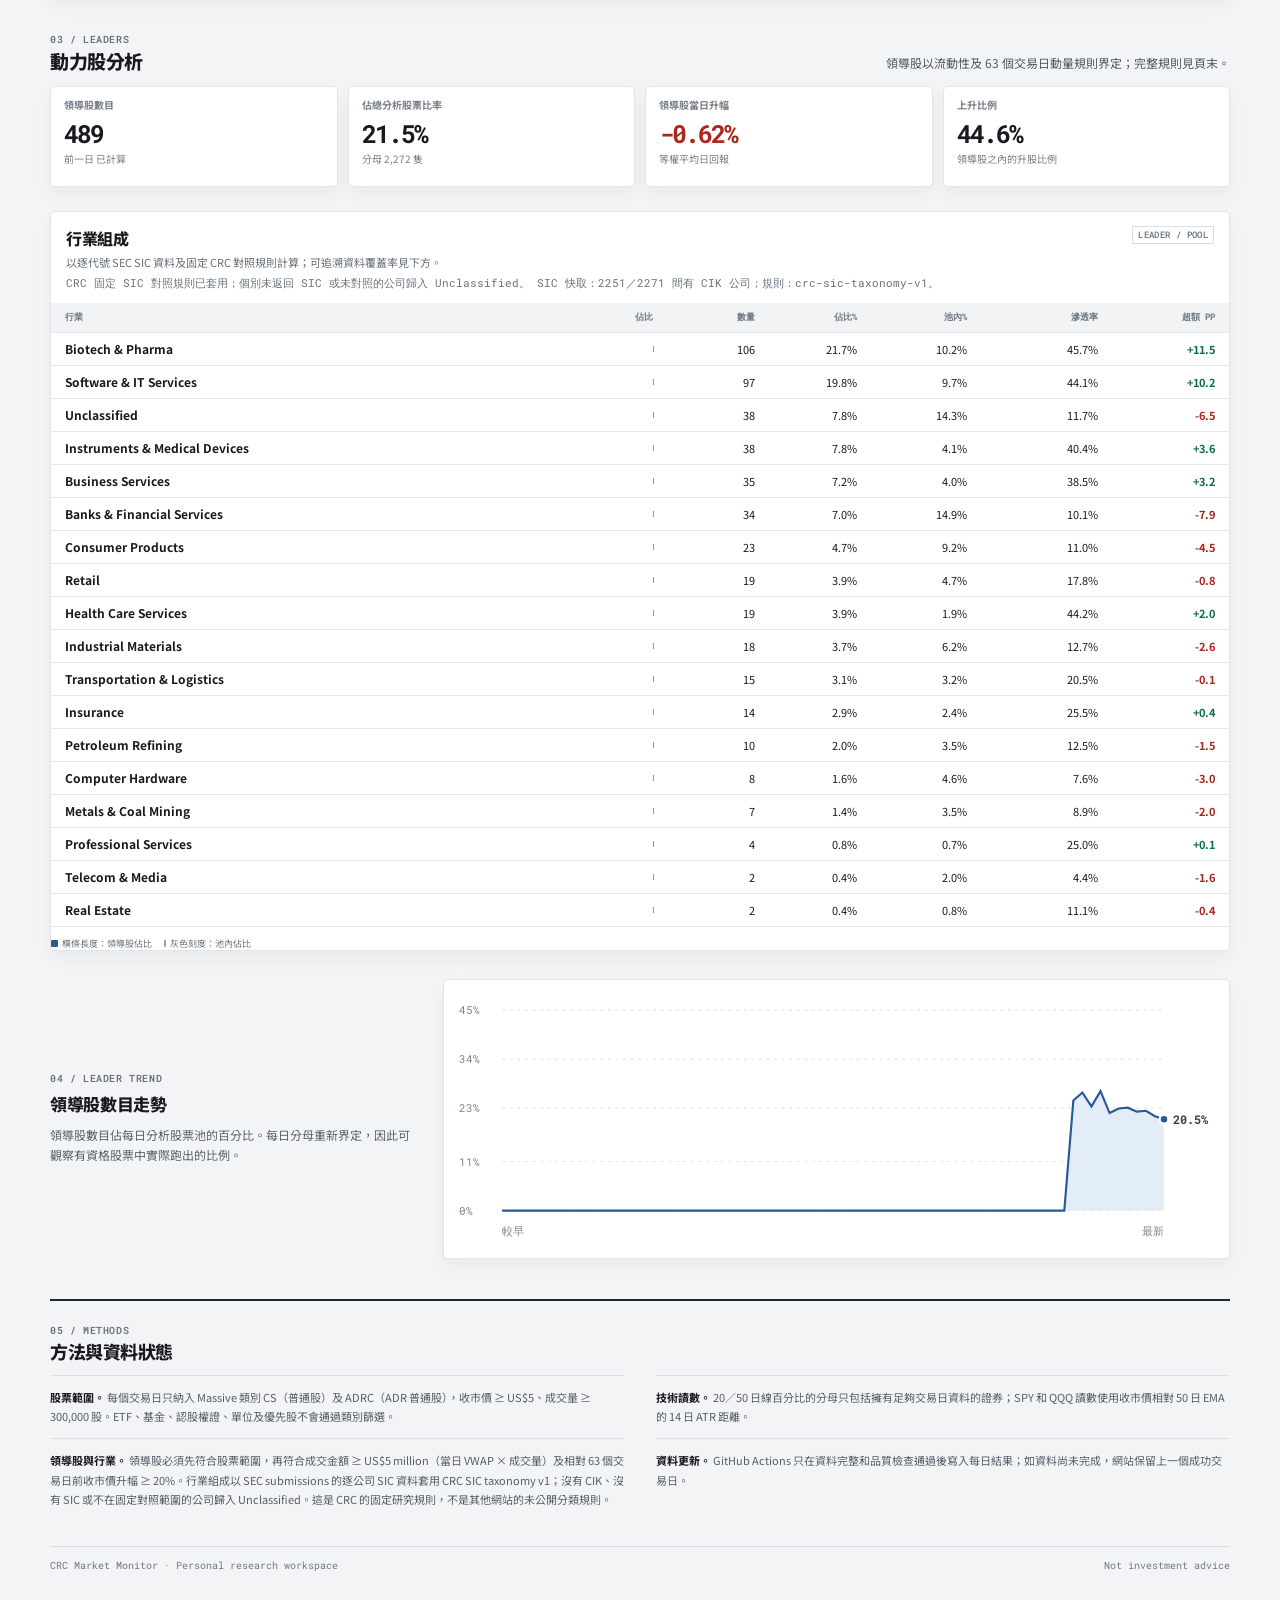
==== commit ea14a003: "feat: show screening rules on dashboard" ====
--- a/docs/index.html
+++ b/docs/index.html
@@ -31,6 +31,28 @@
       </header>
 
       <section id="data-status" class="data-status" aria-live="polite"></section>
+
+      <section class="screening-summary" aria-labelledby="screening-title">
+        <div class="screening-heading">
+          <p class="section-index">SCREENING / DAILY RESET</p>
+          <h2 id="screening-title">今日股票篩選條件</h2>
+          <p>每個交易日重新篩選；以下條件和頁面上的真實讀數使用同一套規則。</p>
+        </div>
+        <div class="screening-grid">
+          <article class="screen-rule">
+            <p class="rule-label">市場廣度股票池</p>
+            <h3>普通股及 ADR</h3>
+            <p><b>收市價 ≥ US$5</b><br /><b>成交量 ≥ 300,000 股</b></p>
+            <small>只納入 Massive 類別 CS（普通股）及 ADRC（ADR 普通股）；不納入 ETF、基金、權證、單位及優先股。</small>
+          </article>
+          <article class="screen-rule featured-rule">
+            <p class="rule-label">MOMENTUM LEADERS / MLI</p>
+            <h3>動力股額外條件</h3>
+            <p><b>成交金額 ≥ US$5 million</b><br /><b>相對 63 個交易日前升幅 ≥ 20%</b></p>
+            <small>必須先符合左邊所有條件；成交金額按當日 VWAP × 成交量計算，日線已使用供應商調整後數值。</small>
+          </article>
+        </div>
+      </section>
 
       <section id="breadth" class="section-block">
         <div class="section-heading">
@@ -128,9 +150,9 @@
       <section id="methods" class="methods-section">
         <div class="methods-title"><p class="section-index">05 / METHODS</p><h2>方法與資料狀態</h2></div>
         <div class="methods-grid">
-          <p><strong>股票範圍。</strong> 普通股及 ADR；系統設計預留 ETF、基金、認股權證、單位及優先股的排除規則。收市價、成交量和成交金額條件會在每日更新程序中重新套用。</p>
+          <p><strong>股票範圍。</strong> 每個交易日只納入 Massive 類別 CS（普通股）及 ADRC（ADR 普通股），收市價 ≥ US$5、成交量 ≥ 300,000 股。ETF、基金、認股權證、單位及優先股不會通過類別篩選。</p>
           <p><strong>技術讀數。</strong> 20／50 日線百分比的分母只包括擁有足夠交易日資料的證券；SPY 和 QQQ 讀數使用收市價相對 50 日 EMA 的 14 日 ATR 距離。</p>
-          <p><strong>領導股與行業。</strong> 領導股條件為符合分析股票池、成交金額門檻及相對 63 個交易日前收市價的動量門檻。行業組成以 SEC submissions 的逐公司 SIC 資料套用 CRC SIC taxonomy v1；沒有 CIK、沒有 SIC 或不在固定對照範圍的公司歸入 Unclassified。這是 CRC 的固定研究規則，不是其他網站的未公開分類規則。</p>
+          <p><strong>領導股與行業。</strong> 領導股必須先符合股票範圍，再符合成交金額 ≥ US$5 million（當日 VWAP × 成交量）及相對 63 個交易日前收市價升幅 ≥ 20%。行業組成以 SEC submissions 的逐公司 SIC 資料套用 CRC SIC taxonomy v1；沒有 CIK、沒有 SIC 或不在固定對照範圍的公司歸入 Unclassified。這是 CRC 的固定研究規則，不是其他網站的未公開分類規則。</p>
           <p><strong>資料更新。</strong> GitHub Actions 只在資料完整和品質檢查通過後寫入每日結果；如資料尚未完成，網站保留上一個成功交易日。</p>
         </div>
       </section>
--- a/docs/styles.css
+++ b/docs/styles.css
@@ -20,6 +20,10 @@
 nav a:hover,nav a:focus-visible { color:var(--ink); text-decoration:underline; text-underline-offset:4px; }
 .data-status { display:none; margin:16px 0 0; border-left:3px solid var(--navy); background:#edf3f9; padding:9px 12px; color:#29445e; font-size:12px; }
 .data-status.visible { display:block; }
+.screening-summary { display:grid; grid-template-columns:.7fr 1.3fr; gap:26px; margin-top:22px; padding:15px 0 17px; border-bottom:1px solid var(--line-dark); }
+.screening-heading h2 { font-size:18px; }.screening-heading>p:last-child { max-width:270px; margin:8px 0 0; color:#59636d; font-size:11px; line-height:1.7; }
+.screening-grid { display:grid; grid-template-columns:1fr 1fr; gap:10px; }.screen-rule { min-height:134px; border:1px solid #dfe4e7; background:var(--paper); padding:12px 13px; box-shadow:var(--shadow); }.screen-rule.featured-rule { border-left:3px solid var(--navy); }
+.rule-label { margin:0 0 6px; color:#78808a; font:700 9px/1.2 "Roboto Mono",monospace; letter-spacing:.05em; }.screen-rule h3 { font-size:14px; }.screen-rule>p:not(.rule-label) { margin:6px 0 7px; color:#1f2a33; font:600 12px/1.65 "Roboto Mono","Noto Sans TC",monospace; }.screen-rule small { display:block; color:#66717b; font-size:10px; line-height:1.48; }
 .section-block { padding-top:29px; }
 .section-heading { display:flex; justify-content:space-between; align-items:flex-end; gap:24px; margin-bottom:14px; }
 .section-heading.compact { align-items:start; }
@@ -69,5 +73,5 @@
 .trend-layout { display:grid; grid-template-columns:.72fr 1.55fr; gap:28px; align-items:center; margin-top:28px; }.trend-copy h3{margin:6px 0 8px;font-size:17px}.trend-copy p:last-child{margin:0;color:#59646e;font-size:12px;line-height:1.7}.trend-panel{padding:15px}.trend-panel svg{display:block;width:100%;height:auto}.gridline{stroke:#e4e8eb;stroke-dasharray:3 4}.area{fill:#e3edf8}.trendline{fill:none;stroke:var(--navy);stroke-width:2}.last-dot{fill:var(--navy);stroke:white;stroke-width:2}.svg-label{fill:#7b8690;font:10px "Roboto Mono",monospace}.svg-value{fill:#34414d;font:700 11px "Roboto Mono",monospace}
 .methods-section { margin-top:40px; padding:24px 0 0; border-top:2px solid var(--line-dark); }.methods-title h2 { font-size:18px; }.methods-grid { display:grid; grid-template-columns:repeat(2,1fr); gap:0 32px; margin-top:12px; }.methods-grid p { margin:0; padding:12px 0; border-top:1px solid #dce1e4; color:#555f69; font-size:11px; line-height:1.75; }.methods-grid strong { color:var(--ink); } footer{display:flex;justify-content:space-between;gap:18px;margin-top:25px;padding-top:12px;border-top:1px solid #d9dde0;color:#6f7982;font:10px "Roboto Mono",monospace}
 @media (prefers-reduced-motion:no-preference){.panel,.kpi,.leader-kpi{animation:enter .26s cubic-bezier(.23,1,.32,1) both}.kpi:nth-child(2),.leader-kpi:nth-child(2){animation-delay:.04s}.kpi:nth-child(3),.leader-kpi:nth-child(3){animation-delay:.08s}.kpi:nth-child(4),.leader-kpi:nth-child(4){animation-delay:.12s}@keyframes enter{from{opacity:0;transform:translateY(8px)}to{opacity:1;transform:translateY(0)}}}
-@media (max-width:900px){.shell{width:min(100% - 28px,1180px);padding-top:24px}.kpi-grid{grid-template-columns:repeat(3,1fr)}.kpi:first-child{grid-column:span 1}.leader-kpi-grid{grid-template-columns:repeat(2,1fr)}.trend-layout{grid-template-columns:1fr;gap:15px}.section-heading{align-items:start;flex-direction:column;gap:7px}.section-note{max-width:none}.masthead{align-items:start;flex-direction:column;gap:12px}nav{padding-bottom:0}}
-@media (max-width:560px){body{font-size:13px}.shell{width:min(100% - 22px,1180px)}h1{font-size:25px}.kpi-grid{grid-template-columns:repeat(2,1fr);gap:7px}.kpi:first-child{grid-column:span 2}.kpi,.leader-kpi{min-height:83px;padding:10px}.metric-value{font-size:21px}.leader-kpi-grid{gap:7px}.methods-grid{grid-template-columns:1fr}.panel-header{padding:12px}.pulse-frame{padding-left:30px}.pulse-y-axis{width:26px;font-size:8px}.pulse-chart{height:172px;padding-left:8px;padding-right:8px}.chart-axis{padding-left:30px;padding-right:9px}.pulse-item{min-width:5px}.section-block{padding-top:24px}footer{font-size:9px;flex-direction:column;gap:4px}}
+@media (max-width:900px){.shell{width:min(100% - 28px,1180px);padding-top:24px}.screening-summary{grid-template-columns:1fr;gap:12px}.screening-heading>p:last-child{max-width:none}.kpi-grid{grid-template-columns:repeat(3,1fr)}.kpi:first-child{grid-column:span 1}.leader-kpi-grid{grid-template-columns:repeat(2,1fr)}.trend-layout{grid-template-columns:1fr;gap:15px}.section-heading{align-items:start;flex-direction:column;gap:7px}.section-note{max-width:none}.masthead{align-items:start;flex-direction:column;gap:12px}nav{padding-bottom:0}}
+@media (max-width:560px){body{font-size:13px}.shell{width:min(100% - 22px,1180px)}h1{font-size:25px}.screening-grid{grid-template-columns:1fr}.screen-rule{min-height:0}.kpi-grid{grid-template-columns:repeat(2,1fr);gap:7px}.kpi:first-child{grid-column:span 2}.kpi,.leader-kpi{min-height:83px;padding:10px}.metric-value{font-size:21px}.leader-kpi-grid{gap:7px}.methods-grid{grid-template-columns:1fr}.panel-header{padding:12px}.pulse-frame{padding-left:30px}.pulse-y-axis{width:26px;font-size:8px}.pulse-chart{height:172px;padding-left:8px;padding-right:8px}.chart-axis{padding-left:30px;padding-right:9px}.pulse-item{min-width:5px}.section-block{padding-top:24px}footer{font-size:9px;flex-direction:column;gap:4px}}
